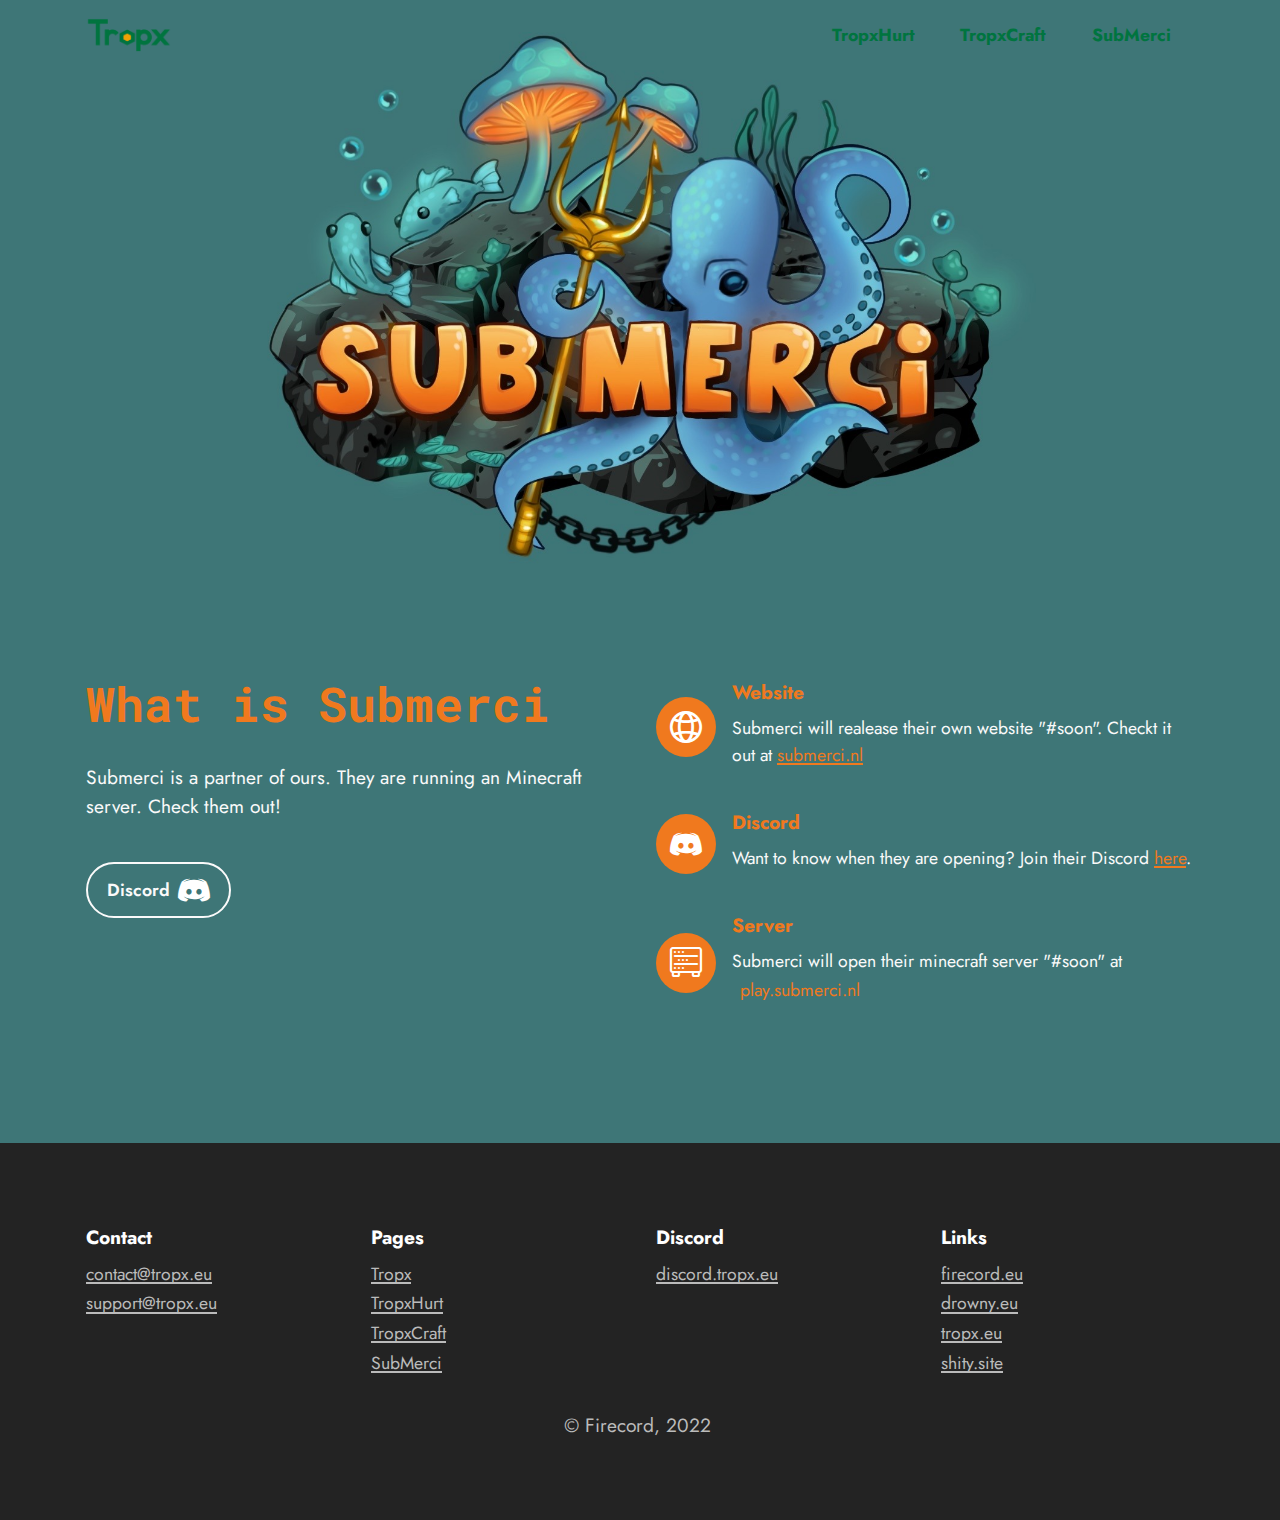
==== SubMerci.html @ dd789feb "Add files via upload" ====
<!DOCTYPE html>
<html  >
<head>
  
  <meta charset="UTF-8">
  <meta http-equiv="X-UA-Compatible" content="IE=edge">
  
  <meta name="twitter:card" content="summary_large_image"/>
  <meta name="twitter:image:src" content="assets/images/SubMerci-meta.png">
  <meta property="og:image" content="assets/images/SubMerci-meta.png">
  <meta name="twitter:title" content="SubMerci">
  <meta name="viewport" content="width=device-width, initial-scale=1, minimum-scale=1">
  <link rel="shortcut icon" href="assets/images/tropxsmall-1.png" type="image/x-icon">
  <meta name="description" content="">
  
  
  <title>SubMerci</title>
  <link rel="stylesheet" href="assets/web/assets/mobirise-icons2/mobirise2.css">
  <link rel="stylesheet" href="assets/web/assets/mobirise-icons-bold/mobirise-icons-bold.css">
  <link rel="stylesheet" href="assets/bootstrap/css/bootstrap.min.css">
  <link rel="stylesheet" href="assets/bootstrap/css/bootstrap-grid.min.css">
  <link rel="stylesheet" href="assets/bootstrap/css/bootstrap-reboot.min.css">
  <link rel="stylesheet" href="assets/dropdown/css/style.css">
  <link rel="stylesheet" href="assets/socicon/css/styles.css">
  <link rel="stylesheet" href="assets/theme/css/style.css">
  <link rel="preload" href="https://fonts.googleapis.com/css?family=Roboto+Mono:100,200,300,400,500,600,700,100i,200i,300i,400i,500i,600i,700i&display=swap" as="style" onload="this.onload=null;this.rel='stylesheet'">
  <noscript><link rel="stylesheet" href="https://fonts.googleapis.com/css?family=Roboto+Mono:100,200,300,400,500,600,700,100i,200i,300i,400i,500i,600i,700i&display=swap"></noscript>
  <link rel="preload" href="https://fonts.googleapis.com/css?family=Jost:100,200,300,400,500,600,700,800,900,100i,200i,300i,400i,500i,600i,700i,800i,900i&display=swap" as="style" onload="this.onload=null;this.rel='stylesheet'">
  <noscript><link rel="stylesheet" href="https://fonts.googleapis.com/css?family=Jost:100,200,300,400,500,600,700,800,900,100i,200i,300i,400i,500i,600i,700i,800i,900i&display=swap"></noscript>
  <link rel="preload" as="style" href="assets/mobirise/css/mbr-additional.css"><link rel="stylesheet" href="assets/mobirise/css/mbr-additional.css" type="text/css">
  
  
  
  <meta property="og:title" content="SubMerci" />
  <meta property="og:type" content="website" />
  <meta property="og:image" content="https://tropx.eu/assets/images/tropxnb-2.png" />
  <meta property="og:description" content="Submerci is our partnered Minecraft server. The server will be opening soon." />
  <meta name="theme-color" content="#00743f">
  <meta name="twitter:card" content="summary_large_image">
  <meta charset="utf-8">
  <meta name="description" content="Submerci is our partnered Minecraft server. The server will be opening soon.">
  <meta name="google-site-verification" content="">
  <meta charset="UTF-8">
  <meta http-equiv="X-UA-Compatible" content="IE=edge">
  
  <meta name="twitter:card" content="summary_large_image"/>
  <meta name="twitter:image:src" content=https://tropx.eu/assets/images/tropxnb-2.png">
  <meta property="og:image" content="https://tropx.eu/assets/images/tropxnb-2.png">
  <meta name="twitter:title" content="SubMerci">
  <meta name="viewport" content="width=device-width, initial-scale=1, minimum-scale=1">
  <link rel="shortcut icon" href="https://tropx.eu/assets/images/tropxnb-2.png" type="image/x-icon">
  <meta name="description" content="Submerci is our partnered Minecraft server. The server will be opening soon.>
</head>
<body>

<!-- Analytics -->
<!-- Google tag (gtag.js) -->
<script async src="https://www.googletagmanager.com/gtag/js?id=G-ZSP5LZFHHX"></script>
<script>
  window.dataLayer = window.dataLayer || [];
  function gtag(){dataLayer.push(arguments);}
  gtag('js', new Date());

  gtag('config', 'G-ZSP5LZFHHX');
</script>
<!-- /Analytics -->


  
  <section data-bs-version="5.1" class="menu menu2 cid-tq6UQiBd8i" once="menu" id="menu2-0">
    
    <nav class="navbar navbar-dropdown navbar-expand-lg">
        <div class="container">
            <div class="navbar-brand">
                <span class="navbar-logo">
                    <a href="Tropx.html">
                        <img src="assets/images/tropxnb-2.png" alt="Tropx" style="height: 3rem;">
                    </a>
                </span>
                
            </div>
            <button class="navbar-toggler" type="button" data-toggle="collapse" data-bs-toggle="collapse" data-target="#navbarSupportedContent" data-bs-target="#navbarSupportedContent" aria-controls="navbarNavAltMarkup" aria-expanded="false" aria-label="Toggle navigation">
                <div class="hamburger">
                    <span></span>
                    <span></span>
                    <span></span>
                    <span></span>
                </div>
            </button>
            <div class="collapse navbar-collapse" id="navbarSupportedContent">
                <ul class="navbar-nav nav-dropdown nav-right" data-app-modern-menu="true"><li class="nav-item"><a class="nav-link link text-primary display-4" href="TropxHurt.html"><strong>TropxHurt</strong></a></li>
                    <li class="nav-item"><a class="nav-link link text-primary display-4" href="TropxCraft.html"><strong>TropxCraft</strong></a></li>
                    <li class="nav-item"><a class="nav-link link text-primary display-4" href="SubMerci.html"><strong>SubMerci</strong></a>
                    </li></ul>
                
                
            </div>
        </div>
    </nav>
</section>

<section data-bs-version="5.1" class="header9 cid-tq7jTumDL3" id="header9-f">

    

    
    

    <div class="text-center container">
        <div class="row justify-content-center">
            <div class="col-md-12 col-lg-9">
                <div class="image-wrap mb-4">
                    <img src="assets/images/submerci-fully-2.jpeg" alt="Mobirise Website Builder">
                </div>
                
                
                
            </div>
        </div>
    </div>
</section>

<section data-bs-version="5.1" class="features12 cid-tq7mhLke0I" id="features13-g">

    
    
    <div class="container">
        <div class="row justify-content-center">
            <div class="col-12 col-lg-6">
                <div class="card-wrapper">
                    <div class="card-box align-left">
                        <h4 class="card-title mbr-fonts-style mb-4 display-2">
                            <strong>What is Submerci</strong></h4>
                        <p class="mbr-text mbr-fonts-style mb-4 display-7">Submerci is a partner of ours. They are running an Minecraft server. Check them out!</p>
                        <div class="mbr-section-btn"><a class="btn btn-white-outline display-4" href="https://discord.gg/F3h6VFUqnk" target="_blank"><span class="socicon socicon-discord mbr-iconfont mbr-iconfont-btn"></span>Discord</a></div>
                    </div>
                </div>
            </div>
            <div class="col-12 col-lg-6">
                <div class="item mbr-flex">
                    <div class="icon-box">
                        <span class="mbr-iconfont mobi-mbri-globe-2 mobi-mbri"></span>
                    </div>
                    <div class="text-box">
                        <h4 class="icon-title mbr-black mbr-fonts-style display-7">
                            <strong>Website</strong></h4>
                        <h5 class="icon-text mbr-black mbr-fonts-style display-4">Submerci will realease their own website "#soon". Checkt it out at <a href="https://submerci.nl" class="text-warning" target="_blank">submerci.nl</a></h5>
                    </div>
                </div>
                <div class="item mbr-flex">
                    <div class="icon-box">
                        <span class="mbr-iconfont socicon-discord socicon"></span>
                    </div>
                    <div class="text-box">
                        <h4 class="icon-title mbr-black mbr-fonts-style display-7">
                            <strong>Discord</strong></h4>
                        <h5 class="icon-text mbr-black mbr-fonts-style display-4">Want to know when they are opening? Join their Discord <a href="https://discord.gg/F3h6VFUqnk" class="text-warning" target="_blank">here</a>.</h5>
                    </div>
                </div>
                <div class="item mbr-flex">
                    <div class="icon-box">
                        <span class="mbr-iconfont mbrib-database"></span>
                    </div>
                    <div class="text-box">
                        <h4 class="icon-title mbr-black mbr-fonts-style display-7">
                            <strong>Server</strong></h4>
                        <h5 class="icon-text mbr-black mbr-fonts-style display-4">Submerci will open their minecraft server "#soon" at<button class="text-info" onclick="copyToClipboard()">play.submerci.nl</button></h5>
                        <script type="text/javascript">
                          function copyToClipboard() {
                          var copyText=text="play.submerci.nl";
                          navigator.clipboard.writeText(copyText).then(() => {
                          });
                        }
                        </script>
                    </div>
                </div>
            </div>
        </div>
    </div>
</section>

<section data-bs-version="5.1" class="footer2 cid-tq713xFmWj" once="footers" id="footer2-6">

    

    
    
    <div class="container">
        <div class="row mbr-white">
            <div class="col-6 col-md-4 col-lg-3">
                <h5 class="mbr-section-subtitle mbr-fonts-style mb-2 display-7"><strong>Contact</strong></h5>
                <ul class="list mbr-fonts-style display-4">
                    <li class="mbr-text item-wrap"><a href="mailto:contact@tropx.eu" class="text-success">contact@tropx.eu</a></li><li class="mbr-text item-wrap"><a href="mailto:support@tropx.eu" class="text-success">support@tropx.eu</a></li>
                </ul>
            </div>
            <div class="col-6 col-md-4 col-lg-3">
                <h5 class="mbr-section-subtitle mbr-fonts-style mb-2 display-7">
                    <strong>Pages</strong></h5>
                <ul class="list mbr-fonts-style display-4">
                    <li class="mbr-text item-wrap"><a href="Tropx.html" class="text-success text-primary">Tropx</a></li><li class="mbr-text item-wrap"><a href="TropxHurt.html" class="text-success text-primary">TropxHurt</a></li><li class="mbr-text item-wrap"><a href="TropxCraft.html" class="text-success">TropxCraft</a></li><li class="mbr-text item-wrap"><a href="SubMerci.html" class="text-success">SubMerci</a></li>
                </ul>
            </div>
            <div class="col-6 col-md-4 col-lg-3">
                <h5 class="mbr-section-subtitle mbr-fonts-style mb-2 display-7">
                    <strong>Discord</strong></h5>
                <ul class="list mbr-fonts-style display-4">
                    <li class="mbr-text item-wrap"><a href="https://discord.tropx.eu" class="text-success" target="_blank">discord.tropx.eu</a></li>
                </ul>
            </div>
            <div class="col-6 col-md-4 col-lg-3">
                <h5 class="mbr-section-subtitle mbr-fonts-style mb-2 display-7">
                    <strong>Links</strong></h5>
                <ul class="list mbr-fonts-style display-4">
                    <li class="mbr-text item-wrap"><a href="https://firecord.eu" class="text-success" target="_blank">firecord.eu</a></li><li class="mbr-text item-wrap"><a href="https://drowny.eu" class="text-success" target="_blank">drowny.eu</a></li><li class="mbr-text item-wrap"><a href="https://tropx.eu" class="text-success" target="_blank">tropx.eu</a></li><li class="mbr-text item-wrap"><a href="https://shity.site" class="text-success" target="_blank">shity.site</a></li>
                </ul>
            </div>
            <div class="col-12 mt-4">
                <p class="mbr-text mb-0 mbr-fonts-style copyright align-center display-7">© Firecord, 2022&nbsp;<br></p>
            </div>
        </div>
    </div>
</section><section><a href="https://mobiri.se"></a><a href="https://mobiri.se"></a></section><script src="assets/bootstrap/js/bootstrap.bundle.min.js"></script>  <script src="assets/smoothscroll/smooth-scroll.js"></script>  <script src="assets/ytplayer/index.js"></script>  <script src="assets/dropdown/js/navbar-dropdown.js"></script>  <script src="assets/theme/js/script.js"></script>  
  
  
</body>
</html>
---- assets/web/assets/mobirise-icons2/mobirise2.css ----
@font-face {
  font-family: 'Moririse2';
  font-display: swap;
  src:  url('mobirise2.eot?f2bix4');
  src:  url('mobirise2.eot?f2bix4#iefix') format('embedded-opentype'),
    url('mobirise2.ttf?f2bix4') format('truetype'),
    url('mobirise2.woff?f2bix4') format('woff'),
    url('mobirise2.svg?f2bix4#mobirise2') format('svg');
  font-weight: normal;
  font-style: normal;
}

[class^="mobi-"], [class*=" mobi-"] {
  /* use !important to prevent issues with browser extensions that change fonts */
  font-family: 'Moririse2' !important;
  speak: none;
  font-style: normal;
  font-weight: normal;
  font-variant: normal;
  text-transform: none;
  line-height: 1;

  /* Better Font Rendering =========== */
  -webkit-font-smoothing: antialiased;
  -moz-osx-font-smoothing: grayscale;
}

.mobi-mbri-add-submenu:before {
  content: "\e900";
}
.mobi-mbri-alert:before {
  content: "\e901";
}
.mobi-mbri-align-center:before {
  content: "\e902";
}
.mobi-mbri-align-justify:before {
  content: "\e903";
}
.mobi-mbri-align-left:before {
  content: "\e904";
}
.mobi-mbri-align-right:before {
  content: "\e905";
}
.mobi-mbri-android:before {
  content: "\e906";
}
.mobi-mbri-apple:before {
  content: "\e907";
}
.mobi-mbri-arrow-down:before {
  content: "\e908";
}
.mobi-mbri-arrow-next:before {
  content: "\e909";
}
.mobi-mbri-arrow-prev:before {
  content: "\e90a";
}
.mobi-mbri-arrow-up:before {
  content: "\e90b";
}
.mobi-mbri-bold:before {
  content: "\e90c";
}
.mobi-mbri-bookmark:before {
  content: "\e90d";
}
.mobi-mbri-bootstrap:before {
  content: "\e90e";
}
.mobi-mbri-briefcase:before {
  content: "\e90f";
}
.mobi-mbri-browse:before {
  content: "\e910";
}
.mobi-mbri-bulleted-list:before {
  content: "\e911";
}
.mobi-mbri-calendar:before {
  content: "\e912";
}
.mobi-mbri-camera:before {
  content: "\e913";
}
.mobi-mbri-cart-add:before {
  content: "\e914";
}
.mobi-mbri-cart-full:before {
  content: "\e915";
}
.mobi-mbri-cash:before {
  content: "\e916";
}
.mobi-mbri-change-style:before {
  content: "\e917";
}
.mobi-mbri-chat:before {
  content: "\e918";
}
.mobi-mbri-clock:before {
  content: "\e919";
}
.mobi-mbri-close:before {
  content: "\e91a";
}
.mobi-mbri-cloud:before {
  content: "\e91b";
}
.mobi-mbri-code:before {
  content: "\e91c";
}
.mobi-mbri-contact-form:before {
  content: "\e91d";
}
.mobi-mbri-credit-card:before {
  content: "\e91e";
}
.mobi-mbri-cursor-click:before {
  content: "\e91f";
}
.mobi-mbri-cust-feedback:before {
  content: "\e920";
}
.mobi-mbri-database:before {
  content: "\e921";
}
.mobi-mbri-delivery:before {
  content: "\e922";
}
.mobi-mbri-desktop:before {
  content: "\e923";
}
.mobi-mbri-devices:before {
  content: "\e924";
}
.mobi-mbri-down:before {
  content: "\e925";
}
.mobi-mbri-download-2:before {
  content: "\e926";
}
.mobi-mbri-download:before {
  content: "\e927";
}
.mobi-mbri-drag-n-drop-2:before {
  content: "\e928";
}
.mobi-mbri-drag-n-drop:before {
  content: "\e929";
}
.mobi-mbri-edit-2:before {
  content: "\e92a";
}
.mobi-mbri-edit:before {
  content: "\e92b";
}
.mobi-mbri-error:before {
  content: "\e92c";
}
.mobi-mbri-extension:before {
  content: "\e92d";
}
.mobi-mbri-features:before {
  content: "\e92e";
}
.mobi-mbri-file:before {
  content: "\e92f";
}
.mobi-mbri-flag:before {
  content: "\e930";
}
.mobi-mbri-folder:before {
  content: "\e931";
}
.mobi-mbri-gift:before {
  content: "\e932";
}
.mobi-mbri-github:before {
  content: "\e933";
}
.mobi-mbri-globe-2:before {
  content: "\e934";
}
.mobi-mbri-globe:before {
  content: "\e935";
}
.mobi-mbri-growing-chart:before {
  content: "\e936";
}
.mobi-mbri-hearth:before {
  content: "\e937";
}
.mobi-mbri-help:before {
  content: "\e938";
}
.mobi-mbri-home:before {
  content: "\e939";
}
.mobi-mbri-hot-cup:before {
  content: "\e93a";
}
.mobi-mbri-idea:before {
  content: "\e93b";
}
.mobi-mbri-image-gallery:before {
  content: "\e93c";
}
.mobi-mbri-image-slider:before {
  content: "\e93d";
}
.mobi-mbri-info:before {
  content: "\e93e";
}
.mobi-mbri-italic:before {
  content: "\e93f";
}
.mobi-mbri-key:before {
  content: "\e940";
}
.mobi-mbri-laptop:before {
  content: "\e941";
}
.mobi-mbri-layers:before {
  content: "\e942";
}
.mobi-mbri-left-right:before {
  content: "\e943";
}
.mobi-mbri-left:before {
  content: "\e944";
}
.mobi-mbri-letter:before {
  content: "\e945";
}
.mobi-mbri-like:before {
  content: "\e946";
}
.mobi-mbri-link:before {
  content: "\e947";
}
.mobi-mbri-lock:before {
  content: "\e948";
}
.mobi-mbri-login:before {
  content: "\e949";
}
.mobi-mbri-logout:before {
  content: "\e94a";
}
.mobi-mbri-magic-stick:before {
  content: "\e94b";
}
.mobi-mbri-map-pin:before {
  content: "\e94c";
}
.mobi-mbri-menu:before {
  content: "\e94d";
}
.mobi-mbri-mobile-2:before {
  content: "\e94e";
}
.mobi-mbri-mobile-horizontal:before {
  content: "\e94f";
}
.mobi-mbri-mobile:before {
  content: "\e950";
}
.mobi-mbri-mobirise:before {
  content: "\e951";
}
.mobi-mbri-more-horizontal:before {
  content: "\e952";
}
.mobi-mbri-more-vertical:before {
  content: "\e953";
}
.mobi-mbri-music:before {
  content: "\e954";
}
.mobi-mbri-new-file:before {
  content: "\e955";
}
.mobi-mbri-numbered-list:before {
  content: "\e956";
}
.mobi-mbri-opened-folder:before {
  content: "\e957";
}
.mobi-mbri-pages:before {
  content: "\e958";
}
.mobi-mbri-paper-plane:before {
  content: "\e959";
}
.mobi-mbri-paperclip:before {
  content: "\e95a";
}
.mobi-mbri-phone:before {
  content: "\e95b";
}
.mobi-mbri-photo:before {
  content: "\e95c";
}
.mobi-mbri-photos:before {
  content: "\e95d";
}
.mobi-mbri-pin:before {
  content: "\e95e";
}
.mobi-mbri-play:before {
  content: "\e95f";
}
.mobi-mbri-plus:before {
  content: "\e960";
}
.mobi-mbri-preview:before {
  content: "\e961";
}
.mobi-mbri-print:before {
  content: "\e962";
}
.mobi-mbri-protect:before {
  content: "\e963";
}
.mobi-mbri-question:before {
  content: "\e964";
}
.mobi-mbri-quote-left:before {
  content: "\e965";
}
.mobi-mbri-quote-right:before {
  content: "\e966";
}
.mobi-mbri-redo:before {
  content: "\e967";
}
.mobi-mbri-refresh:before {
  content: "\e968";
}
.mobi-mbri-responsive-2:before {
  content: "\e969";
}
.mobi-mbri-responsive:before {
  content: "\e96a";
}
.mobi-mbri-right:before {
  content: "\e96b";
}
.mobi-mbri-rocket:before {
  content: "\e96c";
}
.mobi-mbri-sad-face:before {
  content: "\e96d";
}
.mobi-mbri-sale:before {
  content: "\e96e";
}
.mobi-mbri-save:before {
  content: "\e96f";
}
.mobi-mbri-search:before {
  content: "\e970";
}
.mobi-mbri-setting-2:before {
  content: "\e971";
}
.mobi-mbri-setting-3:before {
  content: "\e972";
}
.mobi-mbri-setting:before {
  content: "\e973";
}
.mobi-mbri-share:before {
  content: "\e974";
}
.mobi-mbri-shopping-bag:before {
  content: "\e975";
}
.mobi-mbri-shopping-basket:before {
  content: "\e976";
}
.mobi-mbri-shopping-cart:before {
  content: "\e977";
}
.mobi-mbri-sites:before {
  content: "\e978";
}
.mobi-mbri-smile-face:before {
  content: "\e979";
}
.mobi-mbri-speed:before {
  content: "\e97a";
}
.mobi-mbri-star:before {
  content: "\e97b";
}
.mobi-mbri-success:before {
  content: "\e97c";
}
.mobi-mbri-sun:before {
  content: "\e97d";
}
.mobi-mbri-sun2:before {
  content: "\e97e";
}
.mobi-mbri-tablet-vertical:before {
  content: "\e97f";
}
.mobi-mbri-tablet:before {
  content: "\e980";
}
.mobi-mbri-target:before {
  content: "\e981";
}
.mobi-mbri-timer:before {
  content: "\e982";
}
.mobi-mbri-to-ftp:before {
  content: "\e983";
}
.mobi-mbri-to-local-drive:before {
  content: "\e984";
}
.mobi-mbri-touch-swipe:before {
  content: "\e985";
}
.mobi-mbri-touch:before {
  content: "\e986";
}
.mobi-mbri-trash:before {
  content: "\e987";
}
.mobi-mbri-underline:before {
  content: "\e988";
}
.mobi-mbri-undo:before {
  content: "\e989";
}
.mobi-mbri-unlink:before {
  content: "\e98a";
}
.mobi-mbri-unlock:before {
  content: "\e98b";
}
.mobi-mbri-up-down:before {
  content: "\e98c";
}
.mobi-mbri-up:before {
  content: "\e98d";
}
.mobi-mbri-update:before {
  content: "\e98e";
}
.mobi-mbri-upload-2:before {
  content: "\e98f";
}
.mobi-mbri-upload:before {
  content: "\e990";
}
.mobi-mbri-user-2:before {
  content: "\e991";
}
.mobi-mbri-user:before {
  content: "\e992";
}
.mobi-mbri-users:before {
  content: "\e993";
}
.mobi-mbri-video-play:before {
  content: "\e994";
}
.mobi-mbri-video:before {
  content: "\e995";
}
.mobi-mbri-watch:before {
  content: "\e996";
}
.mobi-mbri-website-theme-2:before {
  content: "\e997";
}
.mobi-mbri-website-theme:before {
  content: "\e998";
}
.mobi-mbri-wifi:before {
  content: "\e999";
}
.mobi-mbri-windows:before {
  content: "\e99a";
}
.mobi-mbri-zoom-in:before {
  content: "\e99b";
}
.mobi-mbri-zoom-out:before {
  content: "\e99c";
}
---- assets/web/assets/mobirise-icons-bold/mobirise-icons-bold.css ----
@font-face {
  font-family: 'mobirise-icons-bold';
  font-display: swap;
  src:  url('mobirise-icons-bold.eot?m1l4yr');
  src:  url('mobirise-icons-bold.eot?m1l4yr#iefix') format('embedded-opentype'),
    url('mobirise-icons-bold.ttf?m1l4yr') format('truetype'),
    url('mobirise-icons-bold.woff?m1l4yr') format('woff'),
    url('mobirise-icons-bold.svg?m1l4yr#mobirise-icons-bold') format('svg');
  font-weight: normal;
  font-style: normal;
}

[class^="mbrib-"], [class*="mbrib-"] {
  /* use !important to prevent issues with browser extensions that change fonts */
  font-family: 'mobirise-icons-bold' !important;
  speak: none;
  font-style: normal;
  font-weight: normal;
  font-variant: normal;
  text-transform: none;
  line-height: 1;

  /* Better Font Rendering =========== */
  -webkit-font-smoothing: antialiased;
  -moz-osx-font-smoothing: grayscale;
}

.mbrib-add-submenu:before {
  content: "\e900";
}
.mbrib-alert:before {
  content: "\e901";
}
.mbrib-align-center:before {
  content: "\e902";
}
.mbrib-align-justify:before {
  content: "\e903";
}
.mbrib-align-left:before {
  content: "\e904";
}
.mbrib-align-right:before {
  content: "\e905";
}
.mbrib-android:before {
  content: "\e906";
}
.mbrib-apple:before {
  content: "\e907";
}
.mbrib-arrow-down:before {
  content: "\e908";
}
.mbrib-arrow-next:before {
  content: "\e909";
}
.mbrib-arrow-prev:before {
  content: "\e90a";
}
.mbrib-arrow-up:before {
  content: "\e90b";
}
.mbrib-bold:before {
  content: "\e90c";
}
.mbrib-bookmark:before {
  content: "\e90d";
}
.mbrib-bootstrap:before {
  content: "\e90e";
}
.mbrib-briefcase:before {
  content: "\e90f";
}
.mbrib-browse:before {
  content: "\e910";
}
.mbrib-bulleted-list:before {
  content: "\e911";
}
.mbrib-calendar:before {
  content: "\e912";
}
.mbrib-camera:before {
  content: "\e913";
}
.mbrib-cart-add:before {
  content: "\e914";
}
.mbrib-cart-full:before {
  content: "\e915";
}
.mbrib-cash:before {
  content: "\e916";
}
.mbrib-change-style:before {
  content: "\e917";
}
.mbrib-chat:before {
  content: "\e918";
}
.mbrib-clock:before {
  content: "\e919";
}
.mbrib-close:before {
  content: "\e91a";
}
.mbrib-cloud:before {
  content: "\e91b";
}
.mbrib-code:before {
  content: "\e91c";
}
.mbrib-contact-form:before {
  content: "\e91d";
}
.mbrib-credit-card:before {
  content: "\e91e";
}
.mbrib-cursor-click:before {
  content: "\e91f";
}
.mbrib-cust-feedback:before {
  content: "\e920";
}
.mbrib-database:before {
  content: "\e921";
}
.mbrib-delivery:before {
  content: "\e922";
}
.mbrib-desktop:before {
  content: "\e923";
}
.mbrib-devices:before {
  content: "\e924";
}
.mbrib-down:before {
  content: "\e925";
}
.mbrib-download:before {
  content: "\e926";
}
.mbrib-drag-n-drop:before {
  content: "\e927";
}
.mbrib-drag-n-drop2:before {
  content: "\e928";
}
.mbrib-edit:before {
  content: "\e929";
}
.mbrib-edit2:before {
  content: "\e92a";
}
.mbrib-error:before {
  content: "\e92b";
}
.mbrib-extension:before {
  content: "\e92c";
}
.mbrib-features:before {
  content: "\e92d";
}
.mbrib-file:before {
  content: "\e92e";
}
.mbrib-flag:before {
  content: "\e92f";
}
.mbrib-folder:before {
  content: "\e930";
}
.mbrib-gift:before {
  content: "\e931";
}
.mbrib-github:before {
  content: "\e932";
}
.mbrib-globe-2:before {
  content: "\e933";
}
.mbrib-globe:before {
  content: "\e934";
}
.mbrib-growing-chart:before {
  content: "\e935";
}
.mbrib-hearth:before {
  content: "\e936";
}
.mbrib-help:before {
  content: "\e937";
}
.mbrib-home:before {
  content: "\e938";
}
.mbrib-hot-cup:before {
  content: "\e939";
}
.mbrib-idea:before {
  content: "\e93a";
}
.mbrib-image-gallery:before {
  content: "\e93b";
}
.mbrib-image-slider:before {
  content: "\e93c";
}
.mbrib-info:before {
  content: "\e93d";
}
.mbrib-italic:before {
  content: "\e93e";
}
.mbrib-key:before {
  content: "\e93f";
}
.mbrib-laptop:before {
  content: "\e940";
}
.mbrib-layers:before {
  content: "\e941";
}
.mbrib-left-right:before {
  content: "\e942";
}
.mbrib-left:before {
  content: "\e943";
}
.mbrib-letter:before {
  content: "\e944";
}
.mbrib-like:before {
  content: "\e945";
}
.mbrib-link:before {
  content: "\e946";
}
.mbrib-lock:before {
  content: "\e947";
}
.mbrib-login:before {
  content: "\e948";
}
.mbrib-logout:before {
  content: "\e949";
}
.mbrib-magic-stick:before {
  content: "\e94a";
}
.mbrib-map-pin:before {
  content: "\e94b";
}
.mbrib-menu:before {
  content: "\e94c";
}
.mbrib-mobile:before {
  content: "\e94d";
}
.mbrib-mobile2:before {
  content: "\e94e";
}
.mbrib-mobirise:before {
  content: "\e94f";
}
.mbrib-more-horizontal:before {
  content: "\e950";
}
.mbrib-more-vertical:before {
  content: "\e951";
}
.mbrib-music:before {
  content: "\e952";
}
.mbrib-new-file:before {
  content: "\e953";
}
.mbrib-numbered-list:before {
  content: "\e954";
}
.mbrib-opened-folder:before {
  content: "\e955";
}
.mbrib-pages:before {
  content: "\e956";
}
.mbrib-paper-plane:before {
  content: "\e957";
}
.mbrib-paperclip:before {
  content: "\e958";
}
.mbrib-photo:before {
  content: "\e959";
}
.mbrib-photos:before {
  content: "\e95a";
}
.mbrib-pin:before {
  content: "\e95b";
}
.mbrib-play:before {
  content: "\e95c";
}
.mbrib-plus:before {
  content: "\e95d";
}
.mbrib-preview:before {
  content: "\e95e";
}
.mbrib-print:before {
  content: "\e95f";
}
.mbrib-protect:before {
  content: "\e960";
}
.mbrib-question:before {
  content: "\e961";
}
.mbrib-quote-left:before {
  content: "\e962";
}
.mbrib-quote-right:before {
  content: "\e963";
}
.mbrib-redo:before {
  content: "\e964";
}
.mbrib-refresh:before {
  content: "\e965";
}
.mbrib-responsive:before {
  content: "\e966";
}
.mbrib-right:before {
  content: "\e967";
}
.mbrib-rocket:before {
  content: "\e968";
}
.mbrib-sad-face:before {
  content: "\e969";
}
.mbrib-sale:before {
  content: "\e96a";
}
.mbrib-save:before {
  content: "\e96b";
}
.mbrib-search:before {
  content: "\e96c";
}
.mbrib-setting:before {
  content: "\e96d";
}
.mbrib-setting2:before {
  content: "\e96e";
}
.mbrib-setting3:before {
  content: "\e96f";
}
.mbrib-share:before {
  content: "\e970";
}
.mbrib-shopping-bag:before {
  content: "\e971";
}
.mbrib-shopping-basket:before {
  content: "\e972";
}
.mbrib-shopping-cart:before {
  content: "\e973";
}
.mbrib-sites:before {
  content: "\e974";
}
.mbrib-smile-face:before {
  content: "\e975";
}
.mbrib-speed:before {
  content: "\e976";
}
.mbrib-star:before {
  content: "\e977";
}
.mbrib-success:before {
  content: "\e978";
}
.mbrib-sun:before {
  content: "\e979";
}
.mbrib-sun2:before {
  content: "\e97a";
}
.mbrib-tablet-vertical:before {
  content: "\e97b";
}
.mbrib-tablet:before {
  content: "\e97c";
}
.mbrib-target:before {
  content: "\e97d";
}
.mbrib-timer:before {
  content: "\e97e";
}
.mbrib-to-ftp:before {
  content: "\e97f";
}
.mbrib-to-local-drive:before {
  content: "\e980";
}
.mbrib-touch-swipe:before {
  content: "\e981";
}
.mbrib-touch:before {
  content: "\e982";
}
.mbrib-trash:before {
  content: "\e983";
}
.mbrib-underline:before {
  content: "\e984";
}
.mbrib-undo:before {
  content: "\e985";
}
.mbrib-unlink:before {
  content: "\e986";
}
.mbrib-unlock:before {
  content: "\e987";
}
.mbrib-up-down:before {
  content: "\e988";
}
.mbrib-up:before {
  content: "\e989";
}
.mbrib-update:before {
  content: "\e98a";
}
.mbrib-upload:before {
  content: "\e98b";
}
.mbrib-user:before {
  content: "\e98c";
}
.mbrib-user2:before {
  content: "\e98d";
}
.mbrib-users:before {
  content: "\e98e";
}
.mbrib-video-play:before {
  content: "\e98f";
}
.mbrib-video:before {
  content: "\e990";
}
.mbrib-watch:before {
  content: "\e991";
}
.mbrib-website-theme:before {
  content: "\e992";
}
.mbrib-wifi:before {
  content: "\e993";
}
.mbrib-windows:before {
  content: "\e994";
}
.mbrib-zoom-out:before {
  content: "\e995";
}
---- assets/dropdown/css/style.css ----
.navbar-dropdown {
  left: 0;
  padding: 0;
  position: absolute;
  right: 0;
  top: 0;
  transition: all 0.45s ease;
  z-index: 1030;
  background: #282828; }
  .navbar-dropdown .navbar-logo {
    margin-right: 0.8rem;
    transition: margin 0.3s ease-in-out;
    vertical-align: middle; }
    .navbar-dropdown .navbar-logo img {
      height: 3.125rem;
      transition: all 0.3s ease-in-out; }
    .navbar-dropdown .navbar-logo.mbr-iconfont {
      font-size: 3.125rem;
      line-height: 3.125rem; }
  .navbar-dropdown .navbar-caption {
    font-weight: 700;
    white-space: normal;
    vertical-align: -4px;
    line-height: 3.125rem !important; }
    .navbar-dropdown .navbar-caption, .navbar-dropdown .navbar-caption:hover {
      color: inherit;
      text-decoration: none; }
  .navbar-dropdown .mbr-iconfont + .navbar-caption {
    vertical-align: -1px; }
  .navbar-dropdown.navbar-fixed-top {
    position: fixed; }
  .navbar-dropdown .navbar-brand span {
    vertical-align: -4px; }
  .navbar-dropdown.bg-color.transparent {
    background: none; }
  .navbar-dropdown.navbar-short .navbar-brand {
    padding: 0.625rem 0; }
    .navbar-dropdown.navbar-short .navbar-brand span {
      vertical-align: -1px; }
  .navbar-dropdown.navbar-short .navbar-caption {
    line-height: 2.375rem !important;
    vertical-align: -2px; }
  .navbar-dropdown.navbar-short .navbar-logo {
    margin-right: 0.5rem; }
    .navbar-dropdown.navbar-short .navbar-logo img {
      height: 2.375rem; }
    .navbar-dropdown.navbar-short .navbar-logo.mbr-iconfont {
      font-size: 2.375rem;
      line-height: 2.375rem; }
  .navbar-dropdown.navbar-short .mbr-table-cell {
    height: 3.625rem; }
  .navbar-dropdown .navbar-close {
    left: 0.6875rem;
    position: fixed;
    top: 0.75rem;
    z-index: 1000; }
  .navbar-dropdown .hamburger-icon {
    content: "";
    display: inline-block;
    vertical-align: middle;
    width: 16px;
    -webkit-box-shadow: 0 -6px 0 1px #282828,0 0 0 1px #282828,0 6px 0 1px #282828;
    -moz-box-shadow: 0 -6px 0 1px #282828,0 0 0 1px #282828,0 6px 0 1px #282828;
    box-shadow: 0 -6px 0 1px #282828,0 0 0 1px #282828,0 6px 0 1px #282828; }

.dropdown-menu .dropdown-toggle[data-toggle="dropdown-submenu"]::after {
  border-bottom: 0.35em solid transparent;
  border-left: 0.35em solid;
  border-right: 0;
  border-top: 0.35em solid transparent;
  margin-left: 0.3rem; }

.dropdown-menu .dropdown-item:focus {
  outline: 0; }

.nav-dropdown {
  font-size: 0.75rem;
  font-weight: 500;
  height: auto !important; }
  .nav-dropdown .nav-btn {
    padding-left: 1rem; }
  .nav-dropdown .link {
    margin: .667em 1.667em;
    font-weight: 500;
    padding: 0;
    transition: color .2s ease-in-out; }
    .nav-dropdown .link.dropdown-toggle {
      margin-right: 2.583em; }
      .nav-dropdown .link.dropdown-toggle::after {
        margin-left: .25rem;
        border-top: 0.35em solid;
        border-right: 0.35em solid transparent;
        border-left: 0.35em solid transparent;
        border-bottom: 0; }
      .nav-dropdown .link.dropdown-toggle[aria-expanded="true"] {
        margin: 0;
        padding: 0.667em 3.263em  0.667em 1.667em; }
  .nav-dropdown .link::after,
  .nav-dropdown .dropdown-item::after {
    color: inherit; }
  .nav-dropdown .btn {
    font-size: 0.75rem;
    font-weight: 700;
    letter-spacing: 0;
    margin-bottom: 0;
    padding-left: 1.25rem;
    padding-right: 1.25rem; }
  .nav-dropdown .dropdown-menu {
    border-radius: 0;
    border: 0;
    left: 0;
    margin: 0;
    padding-bottom: 1.25rem;
    padding-top: 1.25rem;
    position: relative; }
  .nav-dropdown .dropdown-submenu {
    margin-left: 0.125rem;
    top: 0; }
  .nav-dropdown .dropdown-item {
    font-weight: 500;
    line-height: 2;
    padding: 0.3846em 4.615em 0.3846em 1.5385em;
    position: relative;
    transition: color .2s ease-in-out, background-color .2s ease-in-out; }
    .nav-dropdown .dropdown-item::after {
      margin-top: -0.3077em;
      position: absolute;
      right: 1.1538em;
      top: 50%; }
    .nav-dropdown .dropdown-item:focus, .nav-dropdown .dropdown-item:hover {
      background: none; }

@media (max-width: 767px) {
  .nav-dropdown.navbar-toggleable-sm {
    bottom: 0;
    display: none;
    left: 0;
    overflow-x: hidden;
    position: fixed;
    top: 0;
    transform: translateX(-100%);
    -ms-transform: translateX(-100%);
    -webkit-transform: translateX(-100%);
    width: 18.75rem;
    z-index: 999; } }
.nav-dropdown.navbar-toggleable-xl {
  bottom: 0;
  display: none;
  left: 0;
  overflow-x: hidden;
  position: fixed;
  top: 0;
  transform: translateX(-100%);
  -ms-transform: translateX(-100%);
  -webkit-transform: translateX(-100%);
  width: 18.75rem;
  z-index: 999; }

.nav-dropdown-sm {
  display: block !important;
  overflow-x: hidden;
  overflow: auto;
  padding-top: 3.875rem; }
  .nav-dropdown-sm::after {
    content: "";
    display: block;
    height: 3rem;
    width: 100%; }
  .nav-dropdown-sm.collapse.in ~ .navbar-close {
    display: block !important; }
  .nav-dropdown-sm.collapsing, .nav-dropdown-sm.collapse.in {
    transform: translateX(0);
    -ms-transform: translateX(0);
    -webkit-transform: translateX(0);
    transition: all 0.25s ease-out;
    -webkit-transition: all 0.25s ease-out;
    background: #282828; }
  .nav-dropdown-sm.collapsing[aria-expanded="false"] {
    transform: translateX(-100%);
    -ms-transform: translateX(-100%);
    -webkit-transform: translateX(-100%); }
  .nav-dropdown-sm .nav-item {
    display: block;
    margin-left: 0 !important;
    padding-left: 0; }
  .nav-dropdown-sm .link,
  .nav-dropdown-sm .dropdown-item {
    border-top: 1px dotted rgba(255, 255, 255, 0.1);
    font-size: 0.8125rem;
    line-height: 1.6;
    margin: 0 !important;
    padding: 0.875rem 2.4rem 0.875rem 1.5625rem !important;
    position: relative;
    white-space: normal; }
    .nav-dropdown-sm .link:focus, .nav-dropdown-sm .link:hover,
    .nav-dropdown-sm .dropdown-item:focus,
    .nav-dropdown-sm .dropdown-item:hover {
      background: rgba(0, 0, 0, 0.2) !important;
      color: #c0a375; }
  .nav-dropdown-sm .nav-btn {
    position: relative;
    padding: 1.5625rem 1.5625rem 0 1.5625rem; }
    .nav-dropdown-sm .nav-btn::before {
      border-top: 1px dotted rgba(255, 255, 255, 0.1);
      content: "";
      left: 0;
      position: absolute;
      top: 0;
      width: 100%; }
    .nav-dropdown-sm .nav-btn + .nav-btn {
      padding-top: 0.625rem; }
      .nav-dropdown-sm .nav-btn + .nav-btn::before {
        display: none; }
  .nav-dropdown-sm .btn {
    padding: 0.625rem 0; }
  .nav-dropdown-sm .dropdown-toggle[data-toggle="dropdown-submenu"]::after {
    margin-left: .25rem;
    border-top: 0.35em solid;
    border-right: 0.35em solid transparent;
    border-left: 0.35em solid transparent;
    border-bottom: 0; }
  .nav-dropdown-sm .dropdown-toggle[data-toggle="dropdown-submenu"][aria-expanded="true"]::after {
    border-top: 0;
    border-right: 0.35em solid transparent;
    border-left: 0.35em solid transparent;
    border-bottom: 0.35em solid; }
  .nav-dropdown-sm .dropdown-menu {
    margin: 0;
    padding: 0;
    position: relative;
    top: 0;
    left: 0;
    width: 100%;
    border: 0;
    float: none;
    border-radius: 0;
    background: none; }
  .nav-dropdown-sm .dropdown-submenu {
    left: 100%;
    margin-left: 0.125rem;
    margin-top: -1.25rem;
    top: 0; }

.navbar-toggleable-sm .nav-dropdown .dropdown-menu {
  position: absolute; }

.navbar-toggleable-sm .nav-dropdown .dropdown-submenu {
  left: 100%;
  margin-left: 0.125rem;
  margin-top: -1.25rem;
  top: 0; }

.navbar-toggleable-sm.opened .nav-dropdown .dropdown-menu {
  position: relative; }

.navbar-toggleable-sm.opened .nav-dropdown .dropdown-submenu {
  left: 0;
  margin-left: 00rem;
  margin-top: 0rem;
  top: 0; }

.is-builder .nav-dropdown.collapsing {
  transition: none !important; }
---- assets/socicon/css/styles.css ----
@charset "UTF-8";

@font-face {
  font-family: 'Socicon';
  src:  url('../fonts/socicon.eot');
  src:  url('../fonts/socicon.eot?#iefix') format('embedded-opentype'),
    url('../fonts/socicon.woff2') format('woff2'),
    url('../fonts/socicon.ttf') format('truetype'),
    url('../fonts/socicon.woff') format('woff'),
    url('../fonts/socicon.svg#socicon') format('svg');
  font-weight: normal;
  font-style: normal;
  font-display: swap;
}

[data-icon]:before {
  font-family: "socicon" !important;
  content: attr(data-icon);
  font-style: normal !important;
  font-weight: normal !important;
  font-variant: normal !important;
  text-transform: none !important;
  speak: none;
  line-height: 1;
  -webkit-font-smoothing: antialiased;
  -moz-osx-font-smoothing: grayscale;
}

[class^="socicon-"], [class*=" socicon-"] {
  /* use !important to prevent issues with browser extensions that change fonts */
  font-family: 'Socicon' !important;
  speak: none;
  font-style: normal;
  font-weight: normal;
  font-variant: normal;
  text-transform: none;
  line-height: 1;

  /* Better Font Rendering =========== */
  -webkit-font-smoothing: antialiased;
  -moz-osx-font-smoothing: grayscale;
}

.socicon-eitaa:before {
  content: "\e97c";
}
.socicon-soroush:before {
  content: "\e97d";
}
.socicon-bale:before {
  content: "\e97e";
}
.socicon-zazzle:before {
  content: "\e97b";
}
.socicon-society6:before {
  content: "\e97a";
}
.socicon-redbubble:before {
  content: "\e979";
}
.socicon-avvo:before {
  content: "\e978";
}
.socicon-stitcher:before {
  content: "\e977";
}
.socicon-googlehangouts:before {
  content: "\e974";
}
.socicon-dlive:before {
  content: "\e975";
}
.socicon-vsco:before {
  content: "\e976";
}
.socicon-flipboard:before {
  content: "\e973";
}
.socicon-ubuntu:before {
  content: "\e958";
}
.socicon-artstation:before {
  content: "\e959";
}
.socicon-invision:before {
  content: "\e95a";
}
.socicon-torial:before {
  content: "\e95b";
}
.socicon-collectorz:before {
  content: "\e95c";
}
.socicon-seenthis:before {
  content: "\e95d";
}
.socicon-googleplaymusic:before {
  content: "\e95e";
}
.socicon-debian:before {
  content: "\e95f";
}
.socicon-filmfreeway:before {
  content: "\e960";
}
.socicon-gnome:before {
  content: "\e961";
}
.socicon-itchio:before {
  content: "\e962";
}
.socicon-jamendo:before {
  content: "\e963";
}
.socicon-mix:before {
  content: "\e964";
}
.socicon-sharepoint:before {
  content: "\e965";
}
.socicon-tinder:before {
  content: "\e966";
}
.socicon-windguru:before {
  content: "\e967";
}
.socicon-cdbaby:before {
  content: "\e968";
}
.socicon-elementaryos:before {
  content: "\e969";
}
.socicon-stage32:before {
  content: "\e96a";
}
.socicon-tiktok:before {
  content: "\e96b";
}
.socicon-gitter:before {
  content: "\e96c";
}
.socicon-letterboxd:before {
  content: "\e96d";
}
.socicon-threema:before {
  content: "\e96e";
}
.socicon-splice:before {
  content: "\e96f";
}
.socicon-metapop:before {
  content: "\e970";
}
.socicon-naver:before {
  content: "\e971";
}
.socicon-remote:before {
  content: "\e972";
}
.socicon-internet:before {
  content: "\e957";
}
.socicon-moddb:before {
  content: "\e94b";
}
.socicon-indiedb:before {
  content: "\e94c";
}
.socicon-traxsource:before {
  content: "\e94d";
}
.socicon-gamefor:before {
  content: "\e94e";
}
.socicon-pixiv:before {
  content: "\e94f";
}
.socicon-myanimelist:before {
  content: "\e950";
}
.socicon-blackberry:before {
  content: "\e951";
}
.socicon-wickr:before {
  content: "\e952";
}
.socicon-spip:before {
  content: "\e953";
}
.socicon-napster:before {
  content: "\e954";
}
.socicon-beatport:before {
  content: "\e955";
}
.socicon-hackerone:before {
  content: "\e956";
}
.socicon-hackernews:before {
  content: "\e946";
}
.socicon-smashwords:before {
  content: "\e947";
}
.socicon-kobo:before {
  content: "\e948";
}
.socicon-bookbub:before {
  content: "\e949";
}
.socicon-mailru:before {
  content: "\e94a";
}
.socicon-gitlab:before {
  content: "\e945";
}
.socicon-instructables:before {
  content: "\e944";
}
.socicon-portfolio:before {
  content: "\e943";
}
.socicon-codered:before {
  content: "\e940";
}
.socicon-origin:before {
  content: "\e941";
}
.socicon-nextdoor:before {
  content: "\e942";
}
.socicon-udemy:before {
  content: "\e93f";
}
.socicon-livemaster:before {
  content: "\e93e";
}
.socicon-crunchbase:before {
  content: "\e93b";
}
.socicon-homefy:before {
  content: "\e93c";
}
.socicon-calendly:before {
  content: "\e93d";
}
.socicon-realtor:before {
  content: "\e90f";
}
.socicon-tidal:before {
  content: "\e910";
}
.socicon-qobuz:before {
  content: "\e911";
}
.socicon-natgeo:before {
  content: "\e912";
}
.socicon-mastodon:before {
  content: "\e913";
}
.socicon-unsplash:before {
  content: "\e914";
}
.socicon-homeadvisor:before {
  content: "\e915";
}
.socicon-angieslist:before {
  content: "\e916";
}
.socicon-codepen:before {
  content: "\e917";
}
.socicon-slack:before {
  content: "\e918";
}
.socicon-openaigym:before {
  content: "\e919";
}
.socicon-logmein:before {
  content: "\e91a";
}
.socicon-fiverr:before {
  content: "\e91b";
}
.socicon-gotomeeting:before {
  content: "\e91c";
}
.socicon-aliexpress:before {
  content: "\e91d";
}
.socicon-guru:before {
  content: "\e91e";
}
.socicon-appstore:before {
  content: "\e91f";
}
.socicon-homes:before {
  content: "\e920";
}
.socicon-zoom:before {
  content: "\e921";
}
.socicon-alibaba:before {
  content: "\e922";
}
.socicon-craigslist:before {
  content: "\e923";
}
.socicon-wix:before {
  content: "\e924";
}
.socicon-redfin:before {
  content: "\e925";
}
.socicon-googlecalendar:before {
  content: "\e926";
}
.socicon-shopify:before {
  content: "\e927";
}
.socicon-freelancer:before {
  content: "\e928";
}
.socicon-seedrs:before {
  content: "\e929";
}
.socicon-bing:before {
  content: "\e92a";
}
.socicon-doodle:before {
  content: "\e92b";
}
.socicon-bonanza:before {
  content: "\e92c";
}
.socicon-squarespace:before {
  content: "\e92d";
}
.socicon-toptal:before {
  content: "\e92e";
}
.socicon-gust:before {
  content: "\e92f";
}
.socicon-ask:before {
  content: "\e930";
}
.socicon-trulia:before {
  content: "\e931";
}
.socicon-loomly:before {
  content: "\e932";
}
.socicon-ghost:before {
  content: "\e933";
}
.socicon-upwork:before {
  content: "\e934";
}
.socicon-fundable:before {
  content: "\e935";
}
.socicon-booking:before {
  content: "\e936";
}
.socicon-googlemaps:before {
  content: "\e937";
}
.socicon-zillow:before {
  content: "\e938";
}
.socicon-niconico:before {
  content: "\e939";
}
.socicon-toneden:before {
  content: "\e93a";
}
.socicon-augment:before {
  content: "\e908";
}
.socicon-bitbucket:before {
  content: "\e909";
}
.socicon-fyuse:before {
  content: "\e90a";
}
.socicon-yt-gaming:before {
  content: "\e90b";
}
.socicon-sketchfab:before {
  content: "\e90c";
}
.socicon-mobcrush:before {
  content: "\e90d";
}
.socicon-microsoft:before {
  content: "\e90e";
}
.socicon-pandora:before {
  content: "\e907";
}
.socicon-messenger:before {
  content: "\e906";
}
.socicon-gamewisp:before {
  content: "\e905";
}
.socicon-bloglovin:before {
  content: "\e904";
}
.socicon-tunein:before {
  content: "\e903";
}
.socicon-gamejolt:before {
  content: "\e901";
}
.socicon-trello:before {
  content: "\e902";
}
.socicon-spreadshirt:before {
  content: "\e900";
}
.socicon-500px:before {
  content: "\e000";
}
.socicon-8tracks:before {
  content: "\e001";
}
.socicon-airbnb:before {
  content: "\e002";
}
.socicon-alliance:before {
  content: "\e003";
}
.socicon-amazon:before {
  content: "\e004";
}
.socicon-amplement:before {
  content: "\e005";
}
.socicon-android:before {
  content: "\e006";
}
.socicon-angellist:before {
  content: "\e007";
}
.socicon-apple:before {
  content: "\e008";
}
.socicon-appnet:before {
  content: "\e009";
}
.socicon-baidu:before {
  content: "\e00a";
}
.socicon-bandcamp:before {
  content: "\e00b";
}
.socicon-battlenet:before {
  content: "\e00c";
}
.socicon-mixer:before {
  content: "\e00d";
}
.socicon-bebee:before {
  content: "\e00e";
}
.socicon-bebo:before {
  content: "\e00f";
}
.socicon-behance:before {
  content: "\e010";
}
.socicon-blizzard:before {
  content: "\e011";
}
.socicon-blogger:before {
  content: "\e012";
}
.socicon-buffer:before {
  content: "\e013";
}
.socicon-chrome:before {
  content: "\e014";
}
.socicon-coderwall:before {
  content: "\e015";
}
.socicon-curse:before {
  content: "\e016";
}
.socicon-dailymotion:before {
  content: "\e017";
}
.socicon-deezer:before {
  content: "\e018";
}
.socicon-delicious:before {
  content: "\e019";
}
.socicon-deviantart:before {
  content: "\e01a";
}
.socicon-diablo:before {
  content: "\e01b";
}
.socicon-digg:before {
  content: "\e01c";
}
.socicon-discord:before {
  content: "\e01d";
}
.socicon-disqus:before {
  content: "\e01e";
}
.socicon-douban:before {
  content: "\e01f";
}
.socicon-draugiem:before {
  content: "\e020";
}
.socicon-dribbble:before {
  content: "\e021";
}
.socicon-drupal:before {
  content: "\e022";
}
.socicon-ebay:before {
  content: "\e023";
}
.socicon-ello:before {
  content: "\e024";
}
.socicon-endomodo:before {
  content: "\e025";
}
.socicon-envato:before {
  content: "\e026";
}
.socicon-etsy:before {
  content: "\e027";
}
.socicon-facebook:before {
  content: "\e028";
}
.socicon-feedburner:before {
  content: "\e029";
}
.socicon-filmweb:before {
  content: "\e02a";
}
.socicon-firefox:before {
  content: "\e02b";
}
.socicon-flattr:before {
  content: "\e02c";
}
.socicon-flickr:before {
  content: "\e02d";
}
.socicon-formulr:before {
  content: "\e02e";
}
.socicon-forrst:before {
  content: "\e02f";
}
.socicon-foursquare:before {
  content: "\e030";
}
.socicon-friendfeed:before {
  content: "\e031";
}
.socicon-github:before {
  content: "\e032";
}
.socicon-goodreads:before {
  content: "\e033";
}
.socicon-google:before {
  content: "\e034";
}
.socicon-googlescholar:before {
  content: "\e035";
}
.socicon-googlegroups:before {
  content: "\e036";
}
.socicon-googlephotos:before {
  content: "\e037";
}
.socicon-googleplus:before {
  content: "\e038";
}
.socicon-grooveshark:before {
  content: "\e039";
}
.socicon-hackerrank:before {
  content: "\e03a";
}
.socicon-hearthstone:before {
  content: "\e03b";
}
.socicon-hellocoton:before {
  content: "\e03c";
}
.socicon-heroes:before {
  content: "\e03d";
}
.socicon-smashcast:before {
  content: "\e03e";
}
.socicon-horde:before {
  content: "\e03f";
}
.socicon-houzz:before {
  content: "\e040";
}
.socicon-icq:before {
  content: "\e041";
}
.socicon-identica:before {
  content: "\e042";
}
.socicon-imdb:before {
  content: "\e043";
}
.socicon-instagram:before {
  content: "\e044";
}
.socicon-issuu:before {
  content: "\e045";
}
.socicon-istock:before {
  content: "\e046";
}
.socicon-itunes:before {
  content: "\e047";
}
.socicon-keybase:before {
  content: "\e048";
}
.socicon-lanyrd:before {
  content: "\e049";
}
.socicon-lastfm:before {
  content: "\e04a";
}
.socicon-line:before {
  content: "\e04b";
}
.socicon-linkedin:before {
  content: "\e04c";
}
.socicon-livejournal:before {
  content: "\e04d";
}
.socicon-lyft:before {
  content: "\e04e";
}
.socicon-macos:before {
  content: "\e04f";
}
.socicon-mail:before {
  content: "\e050";
}
.socicon-medium:before {
  content: "\e051";
}
.socicon-meetup:before {
  content: "\e052";
}
.socicon-mixcloud:before {
  content: "\e053";
}
.socicon-modelmayhem:before {
  content: "\e054";
}
.socicon-mumble:before {
  content: "\e055";
}
.socicon-myspace:before {
  content: "\e056";
}
.socicon-newsvine:before {
  content: "\e057";
}
.socicon-nintendo:before {
  content: "\e058";
}
.socicon-npm:before {
  content: "\e059";
}
.socicon-odnoklassniki:before {
  content: "\e05a";
}
.socicon-openid:before {
  content: "\e05b";
}
.socicon-opera:before {
  content: "\e05c";
}
.socicon-outlook:before {
  content: "\e05d";
}
.socicon-overwatch:before {
  content: "\e05e";
}
.socicon-patreon:before {
  content: "\e05f";
}
.socicon-paypal:before {
  content: "\e060";
}
.socicon-periscope:before {
  content: "\e061";
}
.socicon-persona:before {
  content: "\e062";
}
.socicon-pinterest:before {
  content: "\e063";
}
.socicon-play:before {
  content: "\e064";
}
.socicon-player:before {
  content: "\e065";
}
.socicon-playstation:before {
  content: "\e066";
}
.socicon-pocket:before {
  content: "\e067";
}
.socicon-qq:before {
  content: "\e068";
}
.socicon-quora:before {
  content: "\e069";
}
.socicon-raidcall:before {
  content: "\e06a";
}
.socicon-ravelry:before {
  content: "\e06b";
}
.socicon-reddit:before {
  content: "\e06c";
}
.socicon-renren:before {
  content: "\e06d";
}
.socicon-researchgate:before {
  content: "\e06e";
}
.socicon-residentadvisor:before {
  content: "\e06f";
}
.socicon-reverbnation:before {
  content: "\e070";
}
.socicon-rss:before {
  content: "\e071";
}
.socicon-sharethis:before {
  content: "\e072";
}
.socicon-skype:before {
  content: "\e073";
}
.socicon-slideshare:before {
  content: "\e074";
}
.socicon-smugmug:before {
  content: "\e075";
}
.socicon-snapchat:before {
  content: "\e076";
}
.socicon-songkick:before {
  content: "\e077";
}
.socicon-soundcloud:before {
  content: "\e078";
}
.socicon-spotify:before {
  content: "\e079";
}
.socicon-stackexchange:before {
  content: "\e07a";
}
.socicon-stackoverflow:before {
  content: "\e07b";
}
.socicon-starcraft:before {
  content: "\e07c";
}
.socicon-stayfriends:before {
  content: "\e07d";
}
.socicon-steam:before {
  content: "\e07e";
}
.socicon-storehouse:before {
  content: "\e07f";
}
.socicon-strava:before {
  content: "\e080";
}
.socicon-streamjar:before {
  content: "\e081";
}
.socicon-stumbleupon:before {
  content: "\e082";
}
.socicon-swarm:before {
  content: "\e083";
}
.socicon-teamspeak:before {
  content: "\e084";
}
.socicon-teamviewer:before {
  content: "\e085";
}
.socicon-technorati:before {
  content: "\e086";
}
.socicon-telegram:before {
  content: "\e087";
}
.socicon-tripadvisor:before {
  content: "\e088";
}
.socicon-tripit:before {
  content: "\e089";
}
.socicon-triplej:before {
  content: "\e08a";
}
.socicon-tumblr:before {
  content: "\e08b";
}
.socicon-twitch:before {
  content: "\e08c";
}
.socicon-twitter:before {
  content: "\e08d";
}
.socicon-uber:before {
  content: "\e08e";
}
.socicon-ventrilo:before {
  content: "\e08f";
}
.socicon-viadeo:before {
  content: "\e090";
}
.socicon-viber:before {
  content: "\e091";
}
.socicon-viewbug:before {
  content: "\e092";
}
.socicon-vimeo:before {
  content: "\e093";
}
.socicon-vine:before {
  content: "\e094";
}
.socicon-vkontakte:before {
  content: "\e095";
}
.socicon-warcraft:before {
  content: "\e096";
}
.socicon-wechat:before {
  content: "\e097";
}
.socicon-weibo:before {
  content: "\e098";
}
.socicon-whatsapp:before {
  content: "\e099";
}
.socicon-wikipedia:before {
  content: "\e09a";
}
.socicon-windows:before {
  content: "\e09b";
}
.socicon-wordpress:before {
  content: "\e09c";
}
.socicon-wykop:before {
  content: "\e09d";
}
.socicon-xbox:before {
  content: "\e09e";
}
.socicon-xing:before {
  content: "\e09f";
}
.socicon-yahoo:before {
  content: "\e0a0";
}
.socicon-yammer:before {
  content: "\e0a1";
}
.socicon-yandex:before {
  content: "\e0a2";
}
.socicon-yelp:before {
  content: "\e0a3";
}
.socicon-younow:before {
  content: "\e0a4";
}
.socicon-youtube:before {
  content: "\e0a5";
}
.socicon-zapier:before {
  content: "\e0a6";
}
.socicon-zerply:before {
  content: "\e0a7";
}
.socicon-zomato:before {
  content: "\e0a8";
}
.socicon-zynga:before {
  content: "\e0a9";
}
---- assets/theme/css/style.css ----
@charset "UTF-8";
section {
  background-color: #ffffff;
}

body {
  font-style: normal;
  line-height: 1.5;
  font-weight: 400;
  color: #232323;
  position: relative;
}

button {
  background-color: transparent;
  border-color: transparent;
}

section,
.container,
.container-fluid {
  position: relative;
  word-wrap: break-word;
}

a.mbr-iconfont:hover {
  text-decoration: none;
}

.article .lead p,
.article .lead ul,
.article .lead ol,
.article .lead pre,
.article .lead blockquote {
  margin-bottom: 0;
}

a {
  font-style: normal;
  font-weight: 400;
  cursor: pointer;
}
a, a:hover {
  text-decoration: none;
}

.mbr-section-title {
  font-style: normal;
  line-height: 1.3;
}

.mbr-section-subtitle {
  line-height: 1.3;
}

.mbr-text {
  font-style: normal;
  line-height: 1.7;
}

h1,
h2,
h3,
h4,
h5,
h6,
.display-1,
.display-2,
.display-4,
.display-5,
.display-7,
span,
p,
a {
  line-height: 1;
  word-break: break-word;
  word-wrap: break-word;
  font-weight: 400;
}

b,
strong {
  font-weight: bold;
}

input:-webkit-autofill, input:-webkit-autofill:hover, input:-webkit-autofill:focus, input:-webkit-autofill:active {
  transition-delay: 9999s;
  -webkit-transition-property: background-color, color;
  transition-property: background-color, color;
}

textarea[type=hidden] {
  display: none;
}

section {
  background-position: 50% 50%;
  background-repeat: no-repeat;
  background-size: cover;
}
section .mbr-background-video,
section .mbr-background-video-preview {
  position: absolute;
  bottom: 0;
  left: 0;
  right: 0;
  top: 0;
}

.hidden {
  visibility: hidden;
}

.mbr-z-index20 {
  z-index: 20;
}

/*! Base colors */
.mbr-white {
  color: #ffffff;
}

.mbr-black {
  color: #111111;
}

.mbr-bg-white {
  background-color: #ffffff;
}

.mbr-bg-black {
  background-color: #000000;
}

/*! Text-aligns */
.align-left {
  text-align: left;
}

.align-center {
  text-align: center;
}

.align-right {
  text-align: right;
}

/*! Font-weight  */
.mbr-light {
  font-weight: 300;
}

.mbr-regular {
  font-weight: 400;
}

.mbr-semibold {
  font-weight: 500;
}

.mbr-bold {
  font-weight: 700;
}

/*! Media  */
.media-content {
  flex-basis: 100%;
}

.media-container-row {
  display: flex;
  flex-direction: row;
  flex-wrap: wrap;
  justify-content: center;
  align-content: center;
  align-items: start;
}
.media-container-row .media-size-item {
  width: 400px;
}

.media-container-column {
  display: flex;
  flex-direction: column;
  flex-wrap: wrap;
  justify-content: center;
  align-content: center;
  align-items: stretch;
}
.media-container-column > * {
  width: 100%;
}

@media (min-width: 992px) {
  .media-container-row {
    flex-wrap: nowrap;
  }
}
figure {
  margin-bottom: 0;
  overflow: hidden;
}

figure[mbr-media-size] {
  transition: width 0.1s;
}

img,
iframe {
  display: block;
  width: 100%;
}

.card {
  background-color: transparent;
  border: none;
}

.card-box {
  width: 100%;
}

.card-img {
  text-align: center;
  flex-shrink: 0;
  -webkit-flex-shrink: 0;
}

.media {
  max-width: 100%;
  margin: 0 auto;
}

.mbr-figure {
  align-self: center;
}

.media-container > div {
  max-width: 100%;
}

.mbr-figure img,
.card-img img {
  width: 100%;
}

@media (max-width: 991px) {
  .media-size-item {
    width: auto !important;
  }

  .media {
    width: auto;
  }

  .mbr-figure {
    width: 100% !important;
  }
}
/*! Buttons */
.mbr-section-btn {
  margin-left: -0.6rem;
  margin-right: -0.6rem;
  font-size: 0;
}

.btn {
  font-weight: 600;
  border-width: 1px;
  font-style: normal;
  margin: 0.6rem 0.6rem;
  white-space: normal;
  transition: all 0.2s ease-in-out;
  display: inline-flex;
  align-items: center;
  justify-content: center;
  word-break: break-word;
}

.btn-sm {
  font-weight: 600;
  letter-spacing: 0px;
  transition: all 0.3s ease-in-out;
}

.btn-md {
  font-weight: 600;
  letter-spacing: 0px;
  transition: all 0.3s ease-in-out;
}

.btn-lg {
  font-weight: 600;
  letter-spacing: 0px;
  transition: all 0.3s ease-in-out;
}

.btn-form {
  margin: 0;
}
.btn-form:hover {
  cursor: pointer;
}

nav .mbr-section-btn {
  margin-left: 0rem;
  margin-right: 0rem;
}

/*! Btn icon margin */
.btn .mbr-iconfont,
.btn.btn-sm .mbr-iconfont {
  order: 1;
  cursor: pointer;
  margin-left: 0.5rem;
  vertical-align: sub;
}

.btn.btn-md .mbr-iconfont,
.btn.btn-md .mbr-iconfont {
  margin-left: 0.8rem;
}

.mbr-regular {
  font-weight: 400;
}

.mbr-semibold {
  font-weight: 500;
}

.mbr-bold {
  font-weight: 700;
}

[type=submit] {
  -webkit-appearance: none;
}

/*! Full-screen */
.mbr-fullscreen .mbr-overlay {
  min-height: 100vh;
}

.mbr-fullscreen {
  display: flex;
  display: -moz-flex;
  display: -ms-flex;
  display: -o-flex;
  align-items: center;
  min-height: 100vh;
  padding-top: 3rem;
  padding-bottom: 3rem;
}

/*! Map */
.map {
  height: 25rem;
  position: relative;
}
.map iframe {
  width: 100%;
  height: 100%;
}

/*! Scroll to top arrow */
.mbr-arrow-up {
  bottom: 25px;
  right: 90px;
  position: fixed;
  text-align: right;
  z-index: 5000;
  color: #ffffff;
  font-size: 22px;
}

.mbr-arrow-up a {
  background: rgba(0, 0, 0, 0.2);
  border-radius: 50%;
  color: #fff;
  display: inline-block;
  height: 60px;
  width: 60px;
  border: 2px solid #fff;
  outline-style: none !important;
  position: relative;
  text-decoration: none;
  transition: all 0.3s ease-in-out;
  cursor: pointer;
  text-align: center;
}
.mbr-arrow-up a:hover {
  background-color: rgba(0, 0, 0, 0.4);
}
.mbr-arrow-up a i {
  line-height: 60px;
}

.mbr-arrow-up-icon {
  display: block;
  color: #fff;
}

.mbr-arrow-up-icon::before {
  content: "›";
  display: inline-block;
  font-family: serif;
  font-size: 22px;
  line-height: 1;
  font-style: normal;
  position: relative;
  top: 6px;
  left: -4px;
  transform: rotate(-90deg);
}

/*! Arrow Down */
.mbr-arrow {
  position: absolute;
  bottom: 45px;
  left: 50%;
  width: 60px;
  height: 60px;
  cursor: pointer;
  background-color: rgba(80, 80, 80, 0.5);
  border-radius: 50%;
  transform: translateX(-50%);
}
@media (max-width: 767px) {
  .mbr-arrow {
    display: none;
  }
}
.mbr-arrow > a {
  display: inline-block;
  text-decoration: none;
  outline-style: none;
  -webkit-animation: arrowdown 1.7s ease-in-out infinite;
          animation: arrowdown 1.7s ease-in-out infinite;
  color: #ffffff;
}
.mbr-arrow > a > i {
  position: absolute;
  top: -2px;
  left: 15px;
  font-size: 2rem;
}

#scrollToTop a i::before {
  content: "";
  position: absolute;
  display: block;
  border-bottom: 2.5px solid #fff;
  border-left: 2.5px solid #fff;
  width: 27.8%;
  height: 27.8%;
  left: 50%;
  top: 51%;
  transform: translateY(-30%) translateX(-50%) rotate(135deg);
}

@keyframes arrowdown {
  0% {
    transform: translateY(0px);
  }
  50% {
    transform: translateY(-5px);
  }
  100% {
    transform: translateY(0px);
  }
}
@-webkit-keyframes arrowdown {
  0% {
    transform: translateY(0px);
  }
  50% {
    transform: translateY(-5px);
  }
  100% {
    transform: translateY(0px);
  }
}
@media (max-width: 500px) {
  .mbr-arrow-up {
    left: 0;
    right: 0;
    text-align: center;
  }
}
/*Gradients animation*/
@keyframes gradient-animation {
  from {
    background-position: 0% 100%;
    -webkit-animation-timing-function: ease-in-out;
            animation-timing-function: ease-in-out;
  }
  to {
    background-position: 100% 0%;
    -webkit-animation-timing-function: ease-in-out;
            animation-timing-function: ease-in-out;
  }
}
@-webkit-keyframes gradient-animation {
  from {
    background-position: 0% 100%;
    -webkit-animation-timing-function: ease-in-out;
            animation-timing-function: ease-in-out;
  }
  to {
    background-position: 100% 0%;
    -webkit-animation-timing-function: ease-in-out;
            animation-timing-function: ease-in-out;
  }
}
.bg-gradient {
  background-size: 200% 200%;
  animation: gradient-animation 5s infinite alternate;
  -webkit-animation: gradient-animation 5s infinite alternate;
}

.menu .navbar-brand {
  display: -webkit-flex;
}
.menu .navbar-brand span {
  display: flex;
  display: -webkit-flex;
}
.menu .navbar-brand .navbar-caption-wrap {
  display: -webkit-flex;
}
.menu .navbar-brand .navbar-logo img {
  display: -webkit-flex;
  width: auto;
}
@media (min-width: 768px) and (max-width: 991px) {
  .menu .navbar-toggleable-sm .navbar-nav {
    display: -ms-flexbox;
  }
}
@media (max-width: 991px) {
  .menu .navbar-collapse {
    max-height: 93.5vh;
  }
  .menu .navbar-collapse.show {
    overflow: auto;
  }
}
@media (min-width: 992px) {
  .menu .navbar-nav.nav-dropdown {
    display: -webkit-flex;
  }
  .menu .navbar-toggleable-sm .navbar-collapse {
    display: -webkit-flex !important;
  }
  .menu .collapsed .navbar-collapse {
    max-height: 93.5vh;
  }
  .menu .collapsed .navbar-collapse.show {
    overflow: auto;
  }
}
@media (max-width: 767px) {
  .menu .navbar-collapse {
    max-height: 80vh;
  }
}

.nav-link .mbr-iconfont {
  margin-right: 0.5rem;
}

.navbar {
  display: -webkit-flex;
  -webkit-flex-wrap: wrap;
  -webkit-align-items: center;
  -webkit-justify-content: space-between;
}

.navbar-collapse {
  -webkit-flex-basis: 100%;
  -webkit-flex-grow: 1;
  -webkit-align-items: center;
}

.nav-dropdown .link {
  padding: 0.667em 1.667em !important;
  margin: 0 !important;
}

.nav {
  display: -webkit-flex;
  -webkit-flex-wrap: wrap;
}

.row {
  display: -webkit-flex;
  -webkit-flex-wrap: wrap;
}

.justify-content-center {
  -webkit-justify-content: center;
}

.form-inline {
  display: -webkit-flex;
}

.card-wrapper {
  -webkit-flex: 1;
}

.carousel-control {
  z-index: 10;
  display: -webkit-flex;
}

.carousel-controls {
  display: -webkit-flex;
}

.media {
  display: -webkit-flex;
}

.form-group:focus {
  outline: none;
}

.jq-selectbox__select {
  padding: 7px 0;
  position: relative;
}

.jq-selectbox__dropdown {
  overflow: hidden;
  border-radius: 10px;
  position: absolute;
  top: 100%;
  left: 0 !important;
  width: 100% !important;
}

.jq-selectbox__trigger-arrow {
  right: 0;
  transform: translateY(-50%);
}

.jq-selectbox li {
  padding: 1.07em 0.5em;
}

input[type=range] {
  padding-left: 0 !important;
  padding-right: 0 !important;
}

.modal-dialog,
.modal-content {
  height: 100%;
}

.modal-dialog .carousel-inner {
  height: calc(100vh - 1.75rem);
}
@media (max-width: 575px) {
  .modal-dialog .carousel-inner {
    height: calc(100vh - 1rem);
  }
}

.carousel-item {
  text-align: center;
}

.carousel-item img {
  margin: auto;
}

.navbar-toggler {
  align-self: flex-start;
  padding: 0.25rem 0.75rem;
  font-size: 1.25rem;
  line-height: 1;
  background: transparent;
  border: 1px solid transparent;
  border-radius: 0.25rem;
}

.navbar-toggler:focus,
.navbar-toggler:hover {
  text-decoration: none;
  box-shadow: none;
}

.navbar-toggler-icon {
  display: inline-block;
  width: 1.5em;
  height: 1.5em;
  vertical-align: middle;
  content: "";
  background: no-repeat center center;
  background-size: 100% 100%;
}

.navbar-toggler-left {
  position: absolute;
  left: 1rem;
}

.navbar-toggler-right {
  position: absolute;
  right: 1rem;
}

.card-img {
  width: auto;
}

.menu .navbar.collapsed:not(.beta-menu) {
  flex-direction: column;
}

.carousel-item.active,
.carousel-item-next,
.carousel-item-prev {
  display: flex;
}

.note-air-layout .dropup .dropdown-menu,
.note-air-layout .navbar-fixed-bottom .dropdown .dropdown-menu {
  bottom: initial !important;
}

html,
body {
  height: auto;
  min-height: 100vh;
}

.dropup .dropdown-toggle::after {
  display: none;
}

.form-asterisk {
  font-family: initial;
  position: absolute;
  top: -2px;
  font-weight: normal;
}

.form-control-label {
  position: relative;
  cursor: pointer;
  margin-bottom: 0.357em;
  padding: 0;
}

.alert {
  color: #ffffff;
  border-radius: 0;
  border: 0;
  font-size: 1.1rem;
  line-height: 1.5;
  margin-bottom: 1.875rem;
  padding: 1.25rem;
  position: relative;
  text-align: center;
}
.alert.alert-form::after {
  background-color: inherit;
  bottom: -7px;
  content: "";
  display: block;
  height: 14px;
  left: 50%;
  margin-left: -7px;
  position: absolute;
  transform: rotate(45deg);
  width: 14px;
}

.form-control {
  background-color: #ffffff;
  background-clip: border-box;
  color: #232323;
  line-height: 1rem !important;
  height: auto;
  padding: 0.6rem 1.2rem;
  transition: border-color 0.25s ease 0s;
  border: 1px solid transparent !important;
  border-radius: 4px;
  box-shadow: rgba(0, 0, 0, 0.07) 0px 1px 1px 0px, rgba(0, 0, 0, 0.07) 0px 1px 3px 0px, rgba(0, 0, 0, 0.03) 0px 0px 0px 1px;
}
.form-active .form-control:invalid {
  border-color: red;
}

form .row {
  margin-left: -0.6rem;
  margin-right: -0.6rem;
}
form .row [class*=col] {
  padding-left: 0.6rem;
  padding-right: 0.6rem;
}

form .mbr-section-btn {
  margin: 0;
  padding-left: 0.6rem;
  padding-right: 0.6rem;
}

form .btn {
  display: flex;
  padding: 0.6rem 1.2rem;
  margin: 0;
}

form .form-check-input {
  margin-top: 0.5;
}

textarea.form-control {
  line-height: 1.5rem !important;
}

.form-group {
  margin-bottom: 1.2rem;
}

.form-control,
form .btn {
  min-height: 48px;
}

.gdpr-block label span.textGDPR input[name=gdpr] {
  top: 7px;
}

.form-control:focus {
  box-shadow: none;
}

:focus {
  outline: none;
}

.mbr-overlay {
  background-color: #000;
  bottom: 0;
  left: 0;
  opacity: 0.5;
  position: absolute;
  right: 0;
  top: 0;
  z-index: 0;
  pointer-events: none;
}

blockquote {
  font-style: italic;
  padding: 3rem;
  font-size: 1.09rem;
  position: relative;
  border-left: 3px solid;
}

ul,
ol,
pre,
blockquote {
  margin-bottom: 2.3125rem;
}

.mt-4 {
  margin-top: 2rem !important;
}

.mb-4 {
  margin-bottom: 2rem !important;
}

@media (min-width: 992px) {
  .container {
    padding-left: 16px;
    padding-right: 16px;
  }

  .row {
    margin-left: -16px;
    margin-right: -16px;
  }
  .row > [class*=col] {
    padding-left: 16px;
    padding-right: 16px;
  }
}
@media (min-width: 768px) {
  .container-fluid {
    padding-left: 32px;
    padding-right: 32px;
  }
}
@media (min-width: 768px) and (max-width: 991px) {
  .mbr-container {
    padding-left: 32px;
    padding-right: 32px;
  }
}
@media (max-width: 767px) {
  .mbr-container {
    padding-left: 16px;
    padding-right: 16px;
  }
}
.card-wrapper,
.item-wrapper {
  overflow: hidden;
}

.app-video-wrapper > img {
  opacity: 1;
}

.item {
  position: relative;
}

.dropdown-menu .dropdown-menu {
  left: 100%;
}

.dropdown-item + .dropdown-menu {
  display: none;
}

.dropdown-item:hover + .dropdown-menu,
.dropdown-menu:hover {
  display: block;
}

@media (min-aspect-ratio: 16/9) {
  .mbr-video-foreground {
    height: 300% !important;
    top: -100% !important;
  }
}
@media (max-aspect-ratio: 16/9) {
  .mbr-video-foreground {
    width: 300% !important;
    left: -100% !important;
  }
}.engine {
	position: absolute;
	text-indent: -2400px;
	text-align: center;
	padding: 0;
	top: 0;
	left: -2400px;
}
---- assets/mobirise/css/mbr-additional.css ----
.btn {
  border-width: 2px;
}
body {
  font-family: Jost;
}
.display-1 {
  font-family: 'Roboto Mono', monospace;
  font-size: 4.6rem;
  line-height: 1.1;
}
.display-1 > .mbr-iconfont {
  font-size: 5.75rem;
}
.display-2 {
  font-family: 'Roboto Mono', monospace;
  font-size: 3rem;
  line-height: 1.1;
}
.display-2 > .mbr-iconfont {
  font-size: 3.75rem;
}
.display-4 {
  font-family: 'Jost', sans-serif;
  font-size: 1.1rem;
  line-height: 1.5;
}
.display-4 > .mbr-iconfont {
  font-size: 1.375rem;
}
.display-5 {
  font-family: 'Roboto Mono', monospace;
  font-size: 2rem;
  line-height: 1.5;
}
.display-5 > .mbr-iconfont {
  font-size: 2.5rem;
}
.display-7 {
  font-family: 'Jost', sans-serif;
  font-size: 1.2rem;
  line-height: 1.5;
}
.display-7 > .mbr-iconfont {
  font-size: 1.5rem;
}
/* ---- Fluid typography for mobile devices ---- */
/* 1.4 - font scale ratio ( bootstrap == 1.42857 ) */
/* 100vw - current viewport width */
/* (48 - 20)  48 == 48rem == 768px, 20 == 20rem == 320px(minimal supported viewport) */
/* 0.65 - min scale variable, may vary */
@media (max-width: 992px) {
  .display-1 {
    font-size: 3.68rem;
  }
}
@media (max-width: 768px) {
  .display-1 {
    font-size: 3.22rem;
    font-size: calc( 2.26rem + (4.6 - 2.26) * ((100vw - 20rem) / (48 - 20)));
    line-height: calc( 1.1 * (2.26rem + (4.6 - 2.26) * ((100vw - 20rem) / (48 - 20))));
  }
  .display-2 {
    font-size: 2.4rem;
    font-size: calc( 1.7rem + (3 - 1.7) * ((100vw - 20rem) / (48 - 20)));
    line-height: calc( 1.3 * (1.7rem + (3 - 1.7) * ((100vw - 20rem) / (48 - 20))));
  }
  .display-4 {
    font-size: 0.88rem;
    font-size: calc( 1.0350000000000001rem + (1.1 - 1.0350000000000001) * ((100vw - 20rem) / (48 - 20)));
    line-height: calc( 1.4 * (1.0350000000000001rem + (1.1 - 1.0350000000000001) * ((100vw - 20rem) / (48 - 20))));
  }
  .display-5 {
    font-size: 1.6rem;
    font-size: calc( 1.35rem + (2 - 1.35) * ((100vw - 20rem) / (48 - 20)));
    line-height: calc( 1.4 * (1.35rem + (2 - 1.35) * ((100vw - 20rem) / (48 - 20))));
  }
  .display-7 {
    font-size: 0.96rem;
    font-size: calc( 1.07rem + (1.2 - 1.07) * ((100vw - 20rem) / (48 - 20)));
    line-height: calc( 1.4 * (1.07rem + (1.2 - 1.07) * ((100vw - 20rem) / (48 - 20))));
  }
}
/* Buttons */
.btn {
  padding: 0.6rem 1.2rem;
  border-radius: 4px;
}
.btn-sm {
  padding: 0.6rem 1.2rem;
  border-radius: 4px;
}
.btn-md {
  padding: 0.6rem 1.2rem;
  border-radius: 4px;
}
.btn-lg {
  padding: 1rem 2.6rem;
  border-radius: 4px;
}
.bg-primary {
  background-color: #00743f !important;
}
.bg-success {
  background-color: #bbbbbb !important;
}
.bg-info {
  background-color: #f0791e !important;
}
.bg-warning {
  background-color: #f0791e !important;
}
.bg-danger {
  background-color: #feac00 !important;
}
.btn-primary,
.btn-primary:active {
  background-color: #00743f !important;
  border-color: #00743f !important;
  color: #ffffff !important;
  box-shadow: 0 2px 2px 0 rgba(0, 0, 0, 0.2);
}
.btn-primary:hover,
.btn-primary:focus,
.btn-primary.focus,
.btn-primary.active {
  color: #ffffff !important;
  background-color: #001d10 !important;
  border-color: #001d10 !important;
  box-shadow: 0 2px 5px 0 rgba(0, 0, 0, 0.2);
}
.btn-primary.disabled,
.btn-primary:disabled {
  color: #ffffff !important;
  background-color: #001d10 !important;
  border-color: #001d10 !important;
}
.btn-secondary,
.btn-secondary:active {
  background-color: #f1a104 !important;
  border-color: #f1a104 !important;
  color: #ffffff !important;
  box-shadow: 0 2px 2px 0 rgba(0, 0, 0, 0.2);
}
.btn-secondary:hover,
.btn-secondary:focus,
.btn-secondary.focus,
.btn-secondary.active {
  color: #ffffff !important;
  background-color: #9c6803 !important;
  border-color: #9c6803 !important;
  box-shadow: 0 2px 5px 0 rgba(0, 0, 0, 0.2);
}
.btn-secondary.disabled,
.btn-secondary:disabled {
  color: #ffffff !important;
  background-color: #9c6803 !important;
  border-color: #9c6803 !important;
}
.btn-info,
.btn-info:active {
  background-color: #f0791e !important;
  border-color: #f0791e !important;
  color: #ffffff !important;
  box-shadow: 0 2px 2px 0 rgba(0, 0, 0, 0.2);
}
.btn-info:hover,
.btn-info:focus,
.btn-info.focus,
.btn-info.active {
  color: #ffffff !important;
  background-color: #ac510b !important;
  border-color: #ac510b !important;
  box-shadow: 0 2px 5px 0 rgba(0, 0, 0, 0.2);
}
.btn-info.disabled,
.btn-info:disabled {
  color: #ffffff !important;
  background-color: #ac510b !important;
  border-color: #ac510b !important;
}
.btn-success,
.btn-success:active {
  background-color: #bbbbbb !important;
  border-color: #bbbbbb !important;
  color: #ffffff !important;
  box-shadow: 0 2px 2px 0 rgba(0, 0, 0, 0.2);
}
.btn-success:hover,
.btn-success:focus,
.btn-success.focus,
.btn-success.active {
  color: #ffffff !important;
  background-color: #909090 !important;
  border-color: #909090 !important;
  box-shadow: 0 2px 5px 0 rgba(0, 0, 0, 0.2);
}
.btn-success.disabled,
.btn-success:disabled {
  color: #ffffff !important;
  background-color: #909090 !important;
  border-color: #909090 !important;
}
.btn-warning,
.btn-warning:active {
  background-color: #f0791e !important;
  border-color: #f0791e !important;
  color: #ffffff !important;
  box-shadow: 0 2px 2px 0 rgba(0, 0, 0, 0.2);
}
.btn-warning:hover,
.btn-warning:focus,
.btn-warning.focus,
.btn-warning.active {
  color: #ffffff !important;
  background-color: #ac510b !important;
  border-color: #ac510b !important;
  box-shadow: 0 2px 5px 0 rgba(0, 0, 0, 0.2);
}
.btn-warning.disabled,
.btn-warning:disabled {
  color: #ffffff !important;
  background-color: #ac510b !important;
  border-color: #ac510b !important;
}
.btn-danger,
.btn-danger:active {
  background-color: #feac00 !important;
  border-color: #feac00 !important;
  color: #ffffff !important;
  box-shadow: 0 2px 2px 0 rgba(0, 0, 0, 0.2);
}
.btn-danger:hover,
.btn-danger:focus,
.btn-danger.focus,
.btn-danger.active {
  color: #ffffff !important;
  background-color: #a77100 !important;
  border-color: #a77100 !important;
  box-shadow: 0 2px 5px 0 rgba(0, 0, 0, 0.2);
}
.btn-danger.disabled,
.btn-danger:disabled {
  color: #ffffff !important;
  background-color: #a77100 !important;
  border-color: #a77100 !important;
}
.btn-white,
.btn-white:active {
  background-color: #fafafa !important;
  border-color: #fafafa !important;
  color: #7a7a7a !important;
  box-shadow: 0 2px 2px 0 rgba(0, 0, 0, 0.2);
}
.btn-white:hover,
.btn-white:focus,
.btn-white.focus,
.btn-white.active {
  color: #4f4f4f !important;
  background-color: #cfcfcf !important;
  border-color: #cfcfcf !important;
  box-shadow: 0 2px 5px 0 rgba(0, 0, 0, 0.2);
}
.btn-white.disabled,
.btn-white:disabled {
  color: #7a7a7a !important;
  background-color: #cfcfcf !important;
  border-color: #cfcfcf !important;
}
.btn-black,
.btn-black:active {
  background-color: #232323 !important;
  border-color: #232323 !important;
  color: #ffffff !important;
  box-shadow: 0 2px 2px 0 rgba(0, 0, 0, 0.2);
}
.btn-black:hover,
.btn-black:focus,
.btn-black.focus,
.btn-black.active {
  color: #ffffff !important;
  background-color: #000000 !important;
  border-color: #000000 !important;
  box-shadow: 0 2px 5px 0 rgba(0, 0, 0, 0.2);
}
.btn-black.disabled,
.btn-black:disabled {
  color: #ffffff !important;
  background-color: #000000 !important;
  border-color: #000000 !important;
}
.btn-primary-outline,
.btn-primary-outline:active {
  background-color: transparent !important;
  border-color: #00743f;
  color: #00743f;
}
.btn-primary-outline:hover,
.btn-primary-outline:focus,
.btn-primary-outline.focus,
.btn-primary-outline.active {
  color: #001d10 !important;
  background-color: transparent!important;
  border-color: #001d10 !important;
  box-shadow: none!important;
}
.btn-primary-outline.disabled,
.btn-primary-outline:disabled {
  color: #ffffff !important;
  background-color: #00743f !important;
  border-color: #00743f !important;
}
.btn-secondary-outline,
.btn-secondary-outline:active {
  background-color: transparent !important;
  border-color: #f1a104;
  color: #f1a104;
}
.btn-secondary-outline:hover,
.btn-secondary-outline:focus,
.btn-secondary-outline.focus,
.btn-secondary-outline.active {
  color: #9c6803 !important;
  background-color: transparent!important;
  border-color: #9c6803 !important;
  box-shadow: none!important;
}
.btn-secondary-outline.disabled,
.btn-secondary-outline:disabled {
  color: #ffffff !important;
  background-color: #f1a104 !important;
  border-color: #f1a104 !important;
}
.btn-info-outline,
.btn-info-outline:active {
  background-color: transparent !important;
  border-color: #f0791e;
  color: #f0791e;
}
.btn-info-outline:hover,
.btn-info-outline:focus,
.btn-info-outline.focus,
.btn-info-outline.active {
  color: #ac510b !important;
  background-color: transparent!important;
  border-color: #ac510b !important;
  box-shadow: none!important;
}
.btn-info-outline.disabled,
.btn-info-outline:disabled {
  color: #ffffff !important;
  background-color: #f0791e !important;
  border-color: #f0791e !important;
}
.btn-success-outline,
.btn-success-outline:active {
  background-color: transparent !important;
  border-color: #bbbbbb;
  color: #bbbbbb;
}
.btn-success-outline:hover,
.btn-success-outline:focus,
.btn-success-outline.focus,
.btn-success-outline.active {
  color: #909090 !important;
  background-color: transparent!important;
  border-color: #909090 !important;
  box-shadow: none!important;
}
.btn-success-outline.disabled,
.btn-success-outline:disabled {
  color: #ffffff !important;
  background-color: #bbbbbb !important;
  border-color: #bbbbbb !important;
}
.btn-warning-outline,
.btn-warning-outline:active {
  background-color: transparent !important;
  border-color: #f0791e;
  color: #f0791e;
}
.btn-warning-outline:hover,
.btn-warning-outline:focus,
.btn-warning-outline.focus,
.btn-warning-outline.active {
  color: #ac510b !important;
  background-color: transparent!important;
  border-color: #ac510b !important;
  box-shadow: none!important;
}
.btn-warning-outline.disabled,
.btn-warning-outline:disabled {
  color: #ffffff !important;
  background-color: #f0791e !important;
  border-color: #f0791e !important;
}
.btn-danger-outline,
.btn-danger-outline:active {
  background-color: transparent !important;
  border-color: #feac00;
  color: #feac00;
}
.btn-danger-outline:hover,
.btn-danger-outline:focus,
.btn-danger-outline.focus,
.btn-danger-outline.active {
  color: #a77100 !important;
  background-color: transparent!important;
  border-color: #a77100 !important;
  box-shadow: none!important;
}
.btn-danger-outline.disabled,
.btn-danger-outline:disabled {
  color: #ffffff !important;
  background-color: #feac00 !important;
  border-color: #feac00 !important;
}
.btn-black-outline,
.btn-black-outline:active {
  background-color: transparent !important;
  border-color: #232323;
  color: #232323;
}
.btn-black-outline:hover,
.btn-black-outline:focus,
.btn-black-outline.focus,
.btn-black-outline.active {
  color: #000000 !important;
  background-color: transparent!important;
  border-color: #000000 !important;
  box-shadow: none!important;
}
.btn-black-outline.disabled,
.btn-black-outline:disabled {
  color: #ffffff !important;
  background-color: #232323 !important;
  border-color: #232323 !important;
}
.btn-white-outline,
.btn-white-outline:active {
  background-color: transparent !important;
  border-color: #fafafa;
  color: #fafafa;
}
.btn-white-outline:hover,
.btn-white-outline:focus,
.btn-white-outline.focus,
.btn-white-outline.active {
  color: #cfcfcf !important;
  background-color: transparent!important;
  border-color: #cfcfcf !important;
  box-shadow: none!important;
}
.btn-white-outline.disabled,
.btn-white-outline:disabled {
  color: #7a7a7a !important;
  background-color: #fafafa !important;
  border-color: #fafafa !important;
}
.text-primary {
  color: #00743f !important;
}
.text-secondary {
  color: #f1a104 !important;
}
.text-success {
  color: #bbbbbb !important;
}
.text-info {
  color: #f0791e !important;
}
.text-warning {
  color: #f0791e !important;
}
.text-danger {
  color: #feac00 !important;
}
.text-white {
  color: #fafafa !important;
}
.text-black {
  color: #232323 !important;
}
a.text-primary:hover,
a.text-primary:focus,
a.text-primary.active {
  color: #000e08 !important;
}
a.text-secondary:hover,
a.text-secondary:focus,
a.text-secondary.active {
  color: #8d5e02 !important;
}
a.text-success:hover,
a.text-success:focus,
a.text-success.active {
  color: #888888 !important;
}
a.text-info:hover,
a.text-info:focus,
a.text-info.active {
  color: #9e4a0a !important;
}
a.text-warning:hover,
a.text-warning:focus,
a.text-warning.active {
  color: #9e4a0a !important;
}
a.text-danger:hover,
a.text-danger:focus,
a.text-danger.active {
  color: #986700 !important;
}
a.text-white:hover,
a.text-white:focus,
a.text-white.active {
  color: #c7c7c7 !important;
}
a.text-black:hover,
a.text-black:focus,
a.text-black.active {
  color: #000000 !important;
}
a[class*="text-"]:not(.nav-link):not(.dropdown-item):not([role]):not(.navbar-caption) {
  transition: 0.2s;
  position: relative;
  background-image: linear-gradient(currentColor 50%, currentColor 50%);
  background-size: 10000px 2px;
  background-repeat: no-repeat;
  background-position: 0 1.2em;
}
.nav-tabs .nav-link.active {
  color: #00743f;
}
.nav-tabs .nav-link:not(.active) {
  color: #232323;
}
.alert-success {
  background-color: #70c770;
}
.alert-info {
  background-color: #f0791e;
}
.alert-warning {
  background-color: #f0791e;
}
.alert-danger {
  background-color: #feac00;
}
.mbr-section-btn a.btn:not(.btn-form) {
  border-radius: 100px;
}
.mbr-gallery-filter li a {
  border-radius: 100px !important;
}
.mbr-gallery-filter li.active .btn {
  background-color: #00743f;
  border-color: #00743f;
  color: #ffffff;
}
.mbr-gallery-filter li.active .btn:focus {
  box-shadow: none;
}
.nav-tabs .nav-link {
  border-radius: 100px !important;
}
a,
a:hover {
  color: #00743f;
}
.mbr-plan-header.bg-primary .mbr-plan-subtitle,
.mbr-plan-header.bg-primary .mbr-plan-price-desc {
  color: #00f384;
}
.mbr-plan-header.bg-success .mbr-plan-subtitle,
.mbr-plan-header.bg-success .mbr-plan-price-desc {
  color: #fbfbfb;
}
.mbr-plan-header.bg-info .mbr-plan-subtitle,
.mbr-plan-header.bg-info .mbr-plan-price-desc {
  color: #fdebdd;
}
.mbr-plan-header.bg-warning .mbr-plan-subtitle,
.mbr-plan-header.bg-warning .mbr-plan-price-desc {
  color: #fdebdd;
}
.mbr-plan-header.bg-danger .mbr-plan-subtitle,
.mbr-plan-header.bg-danger .mbr-plan-price-desc {
  color: #ffeecb;
}
/* Scroll to top button*/
.scrollToTop_wraper {
  display: none;
}
.form-control {
  font-family: 'Jost', sans-serif;
  font-size: 1.1rem;
  line-height: 1.5;
  font-weight: 400;
}
.form-control > .mbr-iconfont {
  font-size: 1.375rem;
}
.form-control:hover,
.form-control:focus {
  box-shadow: rgba(0, 0, 0, 0.07) 0px 1px 1px 0px, rgba(0, 0, 0, 0.07) 0px 1px 3px 0px, rgba(0, 0, 0, 0.03) 0px 0px 0px 1px;
  border-color: #00743f !important;
}
.form-control:-webkit-input-placeholder {
  font-family: 'Jost', sans-serif;
  font-size: 1.1rem;
  line-height: 1.5;
  font-weight: 400;
}
.form-control:-webkit-input-placeholder > .mbr-iconfont {
  font-size: 1.375rem;
}
blockquote {
  border-color: #00743f;
}
/* Forms */
.mbr-form .input-group-btn a.btn {
  border-radius: 100px !important;
}
.mbr-form .input-group-btn a.btn:hover {
  box-shadow: 0 10px 40px 0 rgba(0, 0, 0, 0.2);
}
.mbr-form .input-group-btn button[type="submit"] {
  border-radius: 100px !important;
  padding: 1rem 3rem;
}
.mbr-form .input-group-btn button[type="submit"]:hover {
  box-shadow: 0 10px 40px 0 rgba(0, 0, 0, 0.2);
}
.jq-selectbox li:hover,
.jq-selectbox li.selected {
  background-color: #00743f;
  color: #ffffff;
}
.jq-number__spin {
  transition: 0.25s ease;
}
.jq-number__spin:hover {
  border-color: #00743f;
}
.jq-selectbox .jq-selectbox__trigger-arrow,
.jq-number__spin.minus:after,
.jq-number__spin.plus:after {
  transition: 0.4s;
  border-top-color: #353535;
  border-bottom-color: #353535;
}
.jq-selectbox:hover .jq-selectbox__trigger-arrow,
.jq-number__spin.minus:hover:after,
.jq-number__spin.plus:hover:after {
  border-top-color: #00743f;
  border-bottom-color: #00743f;
}
.xdsoft_datetimepicker .xdsoft_calendar td.xdsoft_default,
.xdsoft_datetimepicker .xdsoft_calendar td.xdsoft_current,
.xdsoft_datetimepicker .xdsoft_timepicker .xdsoft_time_box > div > div.xdsoft_current {
  color: #ffffff !important;
  background-color: #00743f !important;
  box-shadow: none !important;
}
.xdsoft_datetimepicker .xdsoft_calendar td:hover,
.xdsoft_datetimepicker .xdsoft_timepicker .xdsoft_time_box > div > div:hover {
  color: #000000 !important;
  background: #f1a104 !important;
  box-shadow: none !important;
}
.lazy-bg {
  background-image: none !important;
}
.lazy-placeholder:not(section),
.lazy-none {
  display: block;
  position: relative;
  padding-bottom: 56.25%;
  width: 100%;
  height: auto;
}
iframe.lazy-placeholder,
.lazy-placeholder:after {
  content: '';
  position: absolute;
  width: 200px;
  height: 200px;
  background: transparent no-repeat center;
  background-size: contain;
  top: 50%;
  left: 50%;
  transform: translateX(-50%) translateY(-50%);
  background-image: url("data:image/svg+xml;charset=UTF-8,%3csvg width='32' height='32' viewBox='0 0 64 64' xmlns='http://www.w3.org/2000/svg' stroke='%2300743f' %3e%3cg fill='none' fill-rule='evenodd'%3e%3cg transform='translate(16 16)' stroke-width='2'%3e%3ccircle stroke-opacity='.5' cx='16' cy='16' r='16'/%3e%3cpath d='M32 16c0-9.94-8.06-16-16-16'%3e%3canimateTransform attributeName='transform' type='rotate' from='0 16 16' to='360 16 16' dur='1s' repeatCount='indefinite'/%3e%3c/path%3e%3c/g%3e%3c/g%3e%3c/svg%3e");
}
section.lazy-placeholder:after {
  opacity: 0.5;
}
body {
  overflow-x: hidden;
}
a {
  transition: color 0.6s;
}
.cid-tq6UQiBd8i .navbar-dropdown {
  position: relative !important;
}
.cid-tq6UQiBd8i .navbar-dropdown {
  position: absolute !important;
}
.cid-tq6UQiBd8i .dropdown-item:before {
  font-family: Moririse2 !important;
  content: "\e966";
  display: inline-block;
  width: 0;
  position: absolute;
  left: 1rem;
  top: 0.5rem;
  margin-right: 0.5rem;
  line-height: 1;
  font-size: inherit;
  vertical-align: middle;
  text-align: center;
  overflow: hidden;
  transform: scale(0, 1);
  transition: all 0.25s ease-in-out;
}
.cid-tq6UQiBd8i .dropdown-menu {
  padding: 0;
  border-radius: 4px;
  box-shadow: 0 1px 3px 0 rgba(0, 0, 0, 0.1);
}
.cid-tq6UQiBd8i .dropdown-item {
  border-bottom: 1px solid #e6e6e6;
}
.cid-tq6UQiBd8i .dropdown-item:hover,
.cid-tq6UQiBd8i .dropdown-item:focus {
  background: #00743f !important;
  color: white !important;
}
.cid-tq6UQiBd8i .dropdown-item:hover span {
  color: white;
}
.cid-tq6UQiBd8i .dropdown-item:first-child {
  border-top-left-radius: 4px;
  border-top-right-radius: 4px;
}
.cid-tq6UQiBd8i .dropdown-item:last-child {
  border-bottom: none;
  border-bottom-left-radius: 4px;
  border-bottom-right-radius: 4px;
}
.cid-tq6UQiBd8i .nav-dropdown .link {
  padding: 0 0.3em !important;
  margin: 0.667em 1em !important;
}
.cid-tq6UQiBd8i .nav-dropdown .link.dropdown-toggle::after {
  margin-left: 0.5rem;
  margin-top: 0.2rem;
}
.cid-tq6UQiBd8i .nav-link {
  position: relative;
}
.cid-tq6UQiBd8i .container {
  display: flex;
  margin: auto;
}
@media (min-width: 992px) {
  .cid-tq6UQiBd8i .container {
    flex-wrap: nowrap;
  }
}
.cid-tq6UQiBd8i .iconfont-wrapper {
  color: #000000 !important;
  font-size: 1.5rem;
  padding-right: 0.5rem;
}
.cid-tq6UQiBd8i .dropdown-menu,
.cid-tq6UQiBd8i .navbar.opened {
  background: #f1a104 !important;
}
.cid-tq6UQiBd8i .nav-item:focus,
.cid-tq6UQiBd8i .nav-link:focus {
  outline: none;
}
.cid-tq6UQiBd8i .dropdown .dropdown-menu .dropdown-item {
  width: auto;
  transition: all 0.25s ease-in-out;
}
.cid-tq6UQiBd8i .dropdown .dropdown-menu .dropdown-item::after {
  right: 0.5rem;
}
.cid-tq6UQiBd8i .dropdown .dropdown-menu .dropdown-item .mbr-iconfont {
  margin-right: 0.5rem;
  vertical-align: sub;
}
.cid-tq6UQiBd8i .dropdown .dropdown-menu .dropdown-item .mbr-iconfont:before {
  display: inline-block;
  transform: scale(1, 1);
  transition: all 0.25s ease-in-out;
}
.cid-tq6UQiBd8i .collapsed .dropdown-menu .dropdown-item:before {
  display: none;
}
.cid-tq6UQiBd8i .collapsed .dropdown .dropdown-menu .dropdown-item {
  padding: 0.235em 1.5em 0.235em 1.5em !important;
  transition: none;
  margin: 0 !important;
}
.cid-tq6UQiBd8i .navbar {
  min-height: 70px;
  transition: all 0.3s;
  border-bottom: 1px solid transparent;
  position: absolute;
  background: rgba(241, 161, 4, 0);
}
.cid-tq6UQiBd8i .navbar.opened {
  transition: all 0.3s;
}
.cid-tq6UQiBd8i .navbar .dropdown-item {
  padding: 0.5rem 1.8rem;
}
.cid-tq6UQiBd8i .navbar .navbar-logo img {
  width: auto;
}
.cid-tq6UQiBd8i .navbar .navbar-collapse {
  justify-content: flex-end;
  z-index: 1;
}
.cid-tq6UQiBd8i .navbar.collapsed {
  justify-content: center;
}
.cid-tq6UQiBd8i .navbar.collapsed .nav-item .nav-link::before {
  display: none;
}
.cid-tq6UQiBd8i .navbar.collapsed.opened .dropdown-menu {
  top: 0;
}
@media (min-width: 992px) {
  .cid-tq6UQiBd8i .navbar.collapsed.opened:not(.navbar-short) .navbar-collapse {
    max-height: calc(98.5vh - 3rem);
  }
}
.cid-tq6UQiBd8i .navbar.collapsed .dropdown-menu .dropdown-submenu {
  left: 0 !important;
}
.cid-tq6UQiBd8i .navbar.collapsed .dropdown-menu .dropdown-item:after {
  right: auto;
}
.cid-tq6UQiBd8i .navbar.collapsed .dropdown-menu .dropdown-toggle[data-toggle="dropdown-submenu"]:after {
  margin-left: 0.5rem;
  margin-top: 0.2rem;
  border-top: 0.35em solid;
  border-right: 0.35em solid transparent;
  border-left: 0.35em solid transparent;
  border-bottom: 0;
  top: 41%;
}
.cid-tq6UQiBd8i .navbar.collapsed ul.navbar-nav li {
  margin: auto;
}
.cid-tq6UQiBd8i .navbar.collapsed .dropdown-menu .dropdown-item {
  padding: 0.25rem 1.5rem;
  text-align: center;
}
.cid-tq6UQiBd8i .navbar.collapsed .icons-menu {
  padding-left: 0;
  padding-right: 0;
  padding-top: 0.5rem;
  padding-bottom: 0.5rem;
}
@media (max-width: 991px) {
  .cid-tq6UQiBd8i .navbar .nav-item .nav-link::before {
    display: none;
  }
  .cid-tq6UQiBd8i .navbar.opened .dropdown-menu {
    top: 0;
  }
  .cid-tq6UQiBd8i .navbar .dropdown-menu .dropdown-submenu {
    left: 0 !important;
  }
  .cid-tq6UQiBd8i .navbar .dropdown-menu .dropdown-item:after {
    right: auto;
  }
  .cid-tq6UQiBd8i .navbar .dropdown-menu .dropdown-toggle[data-toggle="dropdown-submenu"]:after {
    margin-left: 0.5rem;
    margin-top: 0.2rem;
    border-top: 0.35em solid;
    border-right: 0.35em solid transparent;
    border-left: 0.35em solid transparent;
    border-bottom: 0;
    top: 40%;
  }
  .cid-tq6UQiBd8i .navbar .navbar-logo img {
    height: 3rem !important;
  }
  .cid-tq6UQiBd8i .navbar ul.navbar-nav li {
    margin: auto;
  }
  .cid-tq6UQiBd8i .navbar .dropdown-menu .dropdown-item {
    padding: 0.25rem 1.5rem !important;
    text-align: center;
  }
  .cid-tq6UQiBd8i .navbar .navbar-brand {
    flex-shrink: initial;
    flex-basis: auto;
    word-break: break-word;
    padding-right: 2rem;
  }
  .cid-tq6UQiBd8i .navbar .navbar-toggler {
    flex-basis: auto;
  }
  .cid-tq6UQiBd8i .navbar .icons-menu {
    padding-left: 0;
    padding-top: 0.5rem;
    padding-bottom: 0.5rem;
  }
}
@media (max-width: 991px) and (max-width: 767px) {
  .cid-tq6UQiBd8i .navbar .navbar-brand {
    width: calc(100% - 31px);
  }
}
.cid-tq6UQiBd8i .navbar.navbar-short {
  min-height: 60px;
}
.cid-tq6UQiBd8i .navbar.navbar-short .navbar-logo img {
  height: 2.5rem !important;
}
.cid-tq6UQiBd8i .navbar.navbar-short .navbar-brand {
  min-height: 60px;
  padding: 0;
}
.cid-tq6UQiBd8i .navbar-brand {
  min-height: 70px;
  flex-shrink: 0;
  align-items: center;
  margin-right: 0;
  padding: 10px 0;
  transition: all 0.3s;
  word-break: break-word;
  z-index: 1;
}
.cid-tq6UQiBd8i .navbar-brand .navbar-caption {
  line-height: inherit !important;
}
.cid-tq6UQiBd8i .navbar-brand .navbar-logo a {
  outline: none;
}
.cid-tq6UQiBd8i .dropdown-item.active,
.cid-tq6UQiBd8i .dropdown-item:active {
  background-color: transparent;
}
.cid-tq6UQiBd8i .navbar-expand-lg .navbar-nav .nav-link {
  padding: 0;
}
.cid-tq6UQiBd8i .nav-dropdown .link.dropdown-toggle {
  margin-right: 1.667em;
}
.cid-tq6UQiBd8i .nav-dropdown .link.dropdown-toggle[aria-expanded="true"] {
  margin-right: 0;
  padding: 0.667em 1.667em;
}
.cid-tq6UQiBd8i .navbar.navbar-expand-lg .dropdown .dropdown-menu {
  background: #f1a104;
}
.cid-tq6UQiBd8i .navbar.navbar-expand-lg .dropdown .dropdown-menu .dropdown-submenu {
  margin: 0;
  left: 100%;
}
.cid-tq6UQiBd8i .navbar .dropdown.open > .dropdown-menu {
  display: block;
}
.cid-tq6UQiBd8i ul.navbar-nav {
  flex-wrap: wrap;
}
.cid-tq6UQiBd8i .navbar-buttons {
  text-align: center;
  min-width: 170px;
}
.cid-tq6UQiBd8i button.navbar-toggler {
  outline: none;
  width: 31px;
  height: 20px;
  cursor: pointer;
  transition: all 0.2s;
  position: relative;
  align-self: center;
}
.cid-tq6UQiBd8i button.navbar-toggler .hamburger span {
  position: absolute;
  right: 0;
  width: 30px;
  height: 2px;
  border-right: 5px;
  background-color: #f1a104;
}
.cid-tq6UQiBd8i button.navbar-toggler .hamburger span:nth-child(1) {
  top: 0;
  transition: all 0.2s;
}
.cid-tq6UQiBd8i button.navbar-toggler .hamburger span:nth-child(2) {
  top: 8px;
  transition: all 0.15s;
}
.cid-tq6UQiBd8i button.navbar-toggler .hamburger span:nth-child(3) {
  top: 8px;
  transition: all 0.15s;
}
.cid-tq6UQiBd8i button.navbar-toggler .hamburger span:nth-child(4) {
  top: 16px;
  transition: all 0.2s;
}
.cid-tq6UQiBd8i nav.opened .hamburger span:nth-child(1) {
  top: 8px;
  width: 0;
  opacity: 0;
  right: 50%;
  transition: all 0.2s;
}
.cid-tq6UQiBd8i nav.opened .hamburger span:nth-child(2) {
  transform: rotate(45deg);
  transition: all 0.25s;
}
.cid-tq6UQiBd8i nav.opened .hamburger span:nth-child(3) {
  transform: rotate(-45deg);
  transition: all 0.25s;
}
.cid-tq6UQiBd8i nav.opened .hamburger span:nth-child(4) {
  top: 8px;
  width: 0;
  opacity: 0;
  right: 50%;
  transition: all 0.2s;
}
.cid-tq6UQiBd8i .navbar-dropdown {
  padding: 0 1rem;
}
.cid-tq6UQiBd8i a.nav-link {
  display: flex;
  align-items: center;
  justify-content: center;
}
.cid-tq6UQiBd8i .icons-menu {
  flex-wrap: nowrap;
  display: flex;
  justify-content: center;
  padding-left: 1rem;
  padding-right: 1rem;
  padding-top: 0.3rem;
  text-align: center;
}
@media screen and (-ms-high-contrast: active), (-ms-high-contrast: none) {
  .cid-tq6UQiBd8i .navbar {
    height: 70px;
  }
  .cid-tq6UQiBd8i .navbar.opened {
    height: auto;
  }
  .cid-tq6UQiBd8i .nav-item .nav-link:hover::before {
    width: 175%;
    max-width: calc(100% + 2rem);
    left: -1rem;
  }
}
.cid-tq73IP7YP8 {
  padding-top: 25rem;
  padding-bottom: 25rem;
  background-image: url("../../../assets/images/tropxyhurt.jpeg");
}
.cid-tq73IP7YP8 .mbr-fallback-image.disabled {
  display: none;
}
.cid-tq73IP7YP8 .mbr-fallback-image {
  display: block;
  background-size: cover;
  background-position: center center;
  width: 100%;
  height: 100%;
  position: absolute;
  top: 0;
}
.cid-tq778eH1p2 {
  padding-top: 6rem;
  padding-bottom: 6rem;
  background-color: #ffffff;
}
.cid-tq778eH1p2 .mbr-fallback-image.disabled {
  display: none;
}
.cid-tq778eH1p2 .mbr-fallback-image {
  display: block;
  background-size: cover;
  background-position: center center;
  width: 100%;
  height: 100%;
  position: absolute;
  top: 0;
}
.cid-tq778eH1p2 .content-wrapper {
  background: #f6f7fb;
}
@media (max-width: 991px) {
  .cid-tq778eH1p2 .content-wrapper .row {
    flex-direction: column-reverse;
  }
  .cid-tq778eH1p2 .content-wrapper .image-wrapper {
    margin-bottom: 2rem;
  }
}
@media (max-width: 767px) {
  .cid-tq778eH1p2 .content-wrapper {
    padding: 1rem;
  }
}
@media (min-width: 768px) and (max-width: 991px) {
  .cid-tq778eH1p2 .content-wrapper {
    padding: 2rem;
  }
}
@media (min-width: 992px) {
  .cid-tq778eH1p2 .content-wrapper {
    padding: 5rem 3rem;
  }
  .cid-tq778eH1p2 .content-wrapper .text-wrapper {
    padding-right: 2rem;
  }
}
.cid-tq778eH1p2 .image-wrapper img {
  width: 100%;
  object-fit: cover;
}
.cid-tq713xFmWj {
  padding-top: 5rem;
  padding-bottom: 5rem;
  background-color: #232323;
}
.cid-tq713xFmWj .mbr-fallback-image.disabled {
  display: none;
}
.cid-tq713xFmWj .mbr-fallback-image {
  display: block;
  background-size: cover;
  background-position: center center;
  width: 100%;
  height: 100%;
  position: absolute;
  top: 0;
}
.cid-tq713xFmWj .list {
  list-style: none;
  padding-left: 0;
  color: #bbbbbb;
}
@media (max-width: 991px) {
  .cid-tq713xFmWj .list {
    margin-bottom: 2rem;
  }
}
@media (min-width: 992px) {
  .cid-tq713xFmWj .list {
    margin-bottom: 0rem;
  }
}
@media (max-width: 767px) {
  .cid-tq713xFmWj .row {
    text-align: center;
  }
}
@media (max-width: 991px) {
  .cid-tq713xFmWj div > *:last-child {
    margin-top: 0 !important;
  }
}
.cid-tq713xFmWj .copyright {
  color: #bbbbbb;
}
.cid-tq6UQiBd8i .navbar-dropdown {
  position: relative !important;
}
.cid-tq6UQiBd8i .navbar-dropdown {
  position: absolute !important;
}
.cid-tq6UQiBd8i .dropdown-item:before {
  font-family: Moririse2 !important;
  content: "\e966";
  display: inline-block;
  width: 0;
  position: absolute;
  left: 1rem;
  top: 0.5rem;
  margin-right: 0.5rem;
  line-height: 1;
  font-size: inherit;
  vertical-align: middle;
  text-align: center;
  overflow: hidden;
  transform: scale(0, 1);
  transition: all 0.25s ease-in-out;
}
.cid-tq6UQiBd8i .dropdown-menu {
  padding: 0;
  border-radius: 4px;
  box-shadow: 0 1px 3px 0 rgba(0, 0, 0, 0.1);
}
.cid-tq6UQiBd8i .dropdown-item {
  border-bottom: 1px solid #e6e6e6;
}
.cid-tq6UQiBd8i .dropdown-item:hover,
.cid-tq6UQiBd8i .dropdown-item:focus {
  background: #00743f !important;
  color: white !important;
}
.cid-tq6UQiBd8i .dropdown-item:hover span {
  color: white;
}
.cid-tq6UQiBd8i .dropdown-item:first-child {
  border-top-left-radius: 4px;
  border-top-right-radius: 4px;
}
.cid-tq6UQiBd8i .dropdown-item:last-child {
  border-bottom: none;
  border-bottom-left-radius: 4px;
  border-bottom-right-radius: 4px;
}
.cid-tq6UQiBd8i .nav-dropdown .link {
  padding: 0 0.3em !important;
  margin: 0.667em 1em !important;
}
.cid-tq6UQiBd8i .nav-dropdown .link.dropdown-toggle::after {
  margin-left: 0.5rem;
  margin-top: 0.2rem;
}
.cid-tq6UQiBd8i .nav-link {
  position: relative;
}
.cid-tq6UQiBd8i .container {
  display: flex;
  margin: auto;
}
@media (min-width: 992px) {
  .cid-tq6UQiBd8i .container {
    flex-wrap: nowrap;
  }
}
.cid-tq6UQiBd8i .iconfont-wrapper {
  color: #000000 !important;
  font-size: 1.5rem;
  padding-right: 0.5rem;
}
.cid-tq6UQiBd8i .dropdown-menu,
.cid-tq6UQiBd8i .navbar.opened {
  background: #f1a104 !important;
}
.cid-tq6UQiBd8i .nav-item:focus,
.cid-tq6UQiBd8i .nav-link:focus {
  outline: none;
}
.cid-tq6UQiBd8i .dropdown .dropdown-menu .dropdown-item {
  width: auto;
  transition: all 0.25s ease-in-out;
}
.cid-tq6UQiBd8i .dropdown .dropdown-menu .dropdown-item::after {
  right: 0.5rem;
}
.cid-tq6UQiBd8i .dropdown .dropdown-menu .dropdown-item .mbr-iconfont {
  margin-right: 0.5rem;
  vertical-align: sub;
}
.cid-tq6UQiBd8i .dropdown .dropdown-menu .dropdown-item .mbr-iconfont:before {
  display: inline-block;
  transform: scale(1, 1);
  transition: all 0.25s ease-in-out;
}
.cid-tq6UQiBd8i .collapsed .dropdown-menu .dropdown-item:before {
  display: none;
}
.cid-tq6UQiBd8i .collapsed .dropdown .dropdown-menu .dropdown-item {
  padding: 0.235em 1.5em 0.235em 1.5em !important;
  transition: none;
  margin: 0 !important;
}
.cid-tq6UQiBd8i .navbar {
  min-height: 70px;
  transition: all 0.3s;
  border-bottom: 1px solid transparent;
  position: absolute;
  background: rgba(241, 161, 4, 0);
}
.cid-tq6UQiBd8i .navbar.opened {
  transition: all 0.3s;
}
.cid-tq6UQiBd8i .navbar .dropdown-item {
  padding: 0.5rem 1.8rem;
}
.cid-tq6UQiBd8i .navbar .navbar-logo img {
  width: auto;
}
.cid-tq6UQiBd8i .navbar .navbar-collapse {
  justify-content: flex-end;
  z-index: 1;
}
.cid-tq6UQiBd8i .navbar.collapsed {
  justify-content: center;
}
.cid-tq6UQiBd8i .navbar.collapsed .nav-item .nav-link::before {
  display: none;
}
.cid-tq6UQiBd8i .navbar.collapsed.opened .dropdown-menu {
  top: 0;
}
@media (min-width: 992px) {
  .cid-tq6UQiBd8i .navbar.collapsed.opened:not(.navbar-short) .navbar-collapse {
    max-height: calc(98.5vh - 3rem);
  }
}
.cid-tq6UQiBd8i .navbar.collapsed .dropdown-menu .dropdown-submenu {
  left: 0 !important;
}
.cid-tq6UQiBd8i .navbar.collapsed .dropdown-menu .dropdown-item:after {
  right: auto;
}
.cid-tq6UQiBd8i .navbar.collapsed .dropdown-menu .dropdown-toggle[data-toggle="dropdown-submenu"]:after {
  margin-left: 0.5rem;
  margin-top: 0.2rem;
  border-top: 0.35em solid;
  border-right: 0.35em solid transparent;
  border-left: 0.35em solid transparent;
  border-bottom: 0;
  top: 41%;
}
.cid-tq6UQiBd8i .navbar.collapsed ul.navbar-nav li {
  margin: auto;
}
.cid-tq6UQiBd8i .navbar.collapsed .dropdown-menu .dropdown-item {
  padding: 0.25rem 1.5rem;
  text-align: center;
}
.cid-tq6UQiBd8i .navbar.collapsed .icons-menu {
  padding-left: 0;
  padding-right: 0;
  padding-top: 0.5rem;
  padding-bottom: 0.5rem;
}
@media (max-width: 991px) {
  .cid-tq6UQiBd8i .navbar .nav-item .nav-link::before {
    display: none;
  }
  .cid-tq6UQiBd8i .navbar.opened .dropdown-menu {
    top: 0;
  }
  .cid-tq6UQiBd8i .navbar .dropdown-menu .dropdown-submenu {
    left: 0 !important;
  }
  .cid-tq6UQiBd8i .navbar .dropdown-menu .dropdown-item:after {
    right: auto;
  }
  .cid-tq6UQiBd8i .navbar .dropdown-menu .dropdown-toggle[data-toggle="dropdown-submenu"]:after {
    margin-left: 0.5rem;
    margin-top: 0.2rem;
    border-top: 0.35em solid;
    border-right: 0.35em solid transparent;
    border-left: 0.35em solid transparent;
    border-bottom: 0;
    top: 40%;
  }
  .cid-tq6UQiBd8i .navbar .navbar-logo img {
    height: 3rem !important;
  }
  .cid-tq6UQiBd8i .navbar ul.navbar-nav li {
    margin: auto;
  }
  .cid-tq6UQiBd8i .navbar .dropdown-menu .dropdown-item {
    padding: 0.25rem 1.5rem !important;
    text-align: center;
  }
  .cid-tq6UQiBd8i .navbar .navbar-brand {
    flex-shrink: initial;
    flex-basis: auto;
    word-break: break-word;
    padding-right: 2rem;
  }
  .cid-tq6UQiBd8i .navbar .navbar-toggler {
    flex-basis: auto;
  }
  .cid-tq6UQiBd8i .navbar .icons-menu {
    padding-left: 0;
    padding-top: 0.5rem;
    padding-bottom: 0.5rem;
  }
}
@media (max-width: 991px) and (max-width: 767px) {
  .cid-tq6UQiBd8i .navbar .navbar-brand {
    width: calc(100% - 31px);
  }
}
.cid-tq6UQiBd8i .navbar.navbar-short {
  min-height: 60px;
}
.cid-tq6UQiBd8i .navbar.navbar-short .navbar-logo img {
  height: 2.5rem !important;
}
.cid-tq6UQiBd8i .navbar.navbar-short .navbar-brand {
  min-height: 60px;
  padding: 0;
}
.cid-tq6UQiBd8i .navbar-brand {
  min-height: 70px;
  flex-shrink: 0;
  align-items: center;
  margin-right: 0;
  padding: 10px 0;
  transition: all 0.3s;
  word-break: break-word;
  z-index: 1;
}
.cid-tq6UQiBd8i .navbar-brand .navbar-caption {
  line-height: inherit !important;
}
.cid-tq6UQiBd8i .navbar-brand .navbar-logo a {
  outline: none;
}
.cid-tq6UQiBd8i .dropdown-item.active,
.cid-tq6UQiBd8i .dropdown-item:active {
  background-color: transparent;
}
.cid-tq6UQiBd8i .navbar-expand-lg .navbar-nav .nav-link {
  padding: 0;
}
.cid-tq6UQiBd8i .nav-dropdown .link.dropdown-toggle {
  margin-right: 1.667em;
}
.cid-tq6UQiBd8i .nav-dropdown .link.dropdown-toggle[aria-expanded="true"] {
  margin-right: 0;
  padding: 0.667em 1.667em;
}
.cid-tq6UQiBd8i .navbar.navbar-expand-lg .dropdown .dropdown-menu {
  background: #f1a104;
}
.cid-tq6UQiBd8i .navbar.navbar-expand-lg .dropdown .dropdown-menu .dropdown-submenu {
  margin: 0;
  left: 100%;
}
.cid-tq6UQiBd8i .navbar .dropdown.open > .dropdown-menu {
  display: block;
}
.cid-tq6UQiBd8i ul.navbar-nav {
  flex-wrap: wrap;
}
.cid-tq6UQiBd8i .navbar-buttons {
  text-align: center;
  min-width: 170px;
}
.cid-tq6UQiBd8i button.navbar-toggler {
  outline: none;
  width: 31px;
  height: 20px;
  cursor: pointer;
  transition: all 0.2s;
  position: relative;
  align-self: center;
}
.cid-tq6UQiBd8i button.navbar-toggler .hamburger span {
  position: absolute;
  right: 0;
  width: 30px;
  height: 2px;
  border-right: 5px;
  background-color: #f1a104;
}
.cid-tq6UQiBd8i button.navbar-toggler .hamburger span:nth-child(1) {
  top: 0;
  transition: all 0.2s;
}
.cid-tq6UQiBd8i button.navbar-toggler .hamburger span:nth-child(2) {
  top: 8px;
  transition: all 0.15s;
}
.cid-tq6UQiBd8i button.navbar-toggler .hamburger span:nth-child(3) {
  top: 8px;
  transition: all 0.15s;
}
.cid-tq6UQiBd8i button.navbar-toggler .hamburger span:nth-child(4) {
  top: 16px;
  transition: all 0.2s;
}
.cid-tq6UQiBd8i nav.opened .hamburger span:nth-child(1) {
  top: 8px;
  width: 0;
  opacity: 0;
  right: 50%;
  transition: all 0.2s;
}
.cid-tq6UQiBd8i nav.opened .hamburger span:nth-child(2) {
  transform: rotate(45deg);
  transition: all 0.25s;
}
.cid-tq6UQiBd8i nav.opened .hamburger span:nth-child(3) {
  transform: rotate(-45deg);
  transition: all 0.25s;
}
.cid-tq6UQiBd8i nav.opened .hamburger span:nth-child(4) {
  top: 8px;
  width: 0;
  opacity: 0;
  right: 50%;
  transition: all 0.2s;
}
.cid-tq6UQiBd8i .navbar-dropdown {
  padding: 0 1rem;
}
.cid-tq6UQiBd8i a.nav-link {
  display: flex;
  align-items: center;
  justify-content: center;
}
.cid-tq6UQiBd8i .icons-menu {
  flex-wrap: nowrap;
  display: flex;
  justify-content: center;
  padding-left: 1rem;
  padding-right: 1rem;
  padding-top: 0.3rem;
  text-align: center;
}
@media screen and (-ms-high-contrast: active), (-ms-high-contrast: none) {
  .cid-tq6UQiBd8i .navbar {
    height: 70px;
  }
  .cid-tq6UQiBd8i .navbar.opened {
    height: auto;
  }
  .cid-tq6UQiBd8i .nav-item .nav-link:hover::before {
    width: 175%;
    max-width: calc(100% + 2rem);
    left: -1rem;
  }
}
.cid-tq7fFm07Ta {
  padding-top: 10rem;
  padding-bottom: 10rem;
  background-image: url("../../../assets/images/2022-07-13-16.39.41.png");
}
.cid-tq7fFm07Ta .mbr-fallback-image.disabled {
  display: none;
}
.cid-tq7fFm07Ta .mbr-fallback-image {
  display: block;
  background-size: cover;
  background-position: center center;
  width: 100%;
  height: 100%;
  position: absolute;
  top: 0;
}
.cid-tq7fFm07Ta .image-wrap img {
  width: 100%;
}
@media (min-width: 992px) {
  .cid-tq7fFm07Ta .image-wrap img {
    display: block;
    margin: auto;
    width: 100%;
  }
}
.cid-tq7fFm07Ta .mbr-text,
.cid-tq7fFm07Ta .mbr-section-btn {
  color: #f1a104;
}
.cid-tq7fFm07Ta .mbr-section-title {
  color: #f1a104;
}
.cid-tq713xFmWj {
  padding-top: 5rem;
  padding-bottom: 5rem;
  background-color: #232323;
}
.cid-tq713xFmWj .mbr-fallback-image.disabled {
  display: none;
}
.cid-tq713xFmWj .mbr-fallback-image {
  display: block;
  background-size: cover;
  background-position: center center;
  width: 100%;
  height: 100%;
  position: absolute;
  top: 0;
}
.cid-tq713xFmWj .list {
  list-style: none;
  padding-left: 0;
  color: #bbbbbb;
}
@media (max-width: 991px) {
  .cid-tq713xFmWj .list {
    margin-bottom: 2rem;
  }
}
@media (min-width: 992px) {
  .cid-tq713xFmWj .list {
    margin-bottom: 0rem;
  }
}
@media (max-width: 767px) {
  .cid-tq713xFmWj .row {
    text-align: center;
  }
}
@media (max-width: 991px) {
  .cid-tq713xFmWj div > *:last-child {
    margin-top: 0 !important;
  }
}
.cid-tq713xFmWj .copyright {
  color: #bbbbbb;
}
.cid-tq6UQiBd8i .navbar-dropdown {
  position: relative !important;
}
.cid-tq6UQiBd8i .navbar-dropdown {
  position: absolute !important;
}
.cid-tq6UQiBd8i .dropdown-item:before {
  font-family: Moririse2 !important;
  content: "\e966";
  display: inline-block;
  width: 0;
  position: absolute;
  left: 1rem;
  top: 0.5rem;
  margin-right: 0.5rem;
  line-height: 1;
  font-size: inherit;
  vertical-align: middle;
  text-align: center;
  overflow: hidden;
  transform: scale(0, 1);
  transition: all 0.25s ease-in-out;
}
.cid-tq6UQiBd8i .dropdown-menu {
  padding: 0;
  border-radius: 4px;
  box-shadow: 0 1px 3px 0 rgba(0, 0, 0, 0.1);
}
.cid-tq6UQiBd8i .dropdown-item {
  border-bottom: 1px solid #e6e6e6;
}
.cid-tq6UQiBd8i .dropdown-item:hover,
.cid-tq6UQiBd8i .dropdown-item:focus {
  background: #00743f !important;
  color: white !important;
}
.cid-tq6UQiBd8i .dropdown-item:hover span {
  color: white;
}
.cid-tq6UQiBd8i .dropdown-item:first-child {
  border-top-left-radius: 4px;
  border-top-right-radius: 4px;
}
.cid-tq6UQiBd8i .dropdown-item:last-child {
  border-bottom: none;
  border-bottom-left-radius: 4px;
  border-bottom-right-radius: 4px;
}
.cid-tq6UQiBd8i .nav-dropdown .link {
  padding: 0 0.3em !important;
  margin: 0.667em 1em !important;
}
.cid-tq6UQiBd8i .nav-dropdown .link.dropdown-toggle::after {
  margin-left: 0.5rem;
  margin-top: 0.2rem;
}
.cid-tq6UQiBd8i .nav-link {
  position: relative;
}
.cid-tq6UQiBd8i .container {
  display: flex;
  margin: auto;
}
@media (min-width: 992px) {
  .cid-tq6UQiBd8i .container {
    flex-wrap: nowrap;
  }
}
.cid-tq6UQiBd8i .iconfont-wrapper {
  color: #000000 !important;
  font-size: 1.5rem;
  padding-right: 0.5rem;
}
.cid-tq6UQiBd8i .dropdown-menu,
.cid-tq6UQiBd8i .navbar.opened {
  background: #f1a104 !important;
}
.cid-tq6UQiBd8i .nav-item:focus,
.cid-tq6UQiBd8i .nav-link:focus {
  outline: none;
}
.cid-tq6UQiBd8i .dropdown .dropdown-menu .dropdown-item {
  width: auto;
  transition: all 0.25s ease-in-out;
}
.cid-tq6UQiBd8i .dropdown .dropdown-menu .dropdown-item::after {
  right: 0.5rem;
}
.cid-tq6UQiBd8i .dropdown .dropdown-menu .dropdown-item .mbr-iconfont {
  margin-right: 0.5rem;
  vertical-align: sub;
}
.cid-tq6UQiBd8i .dropdown .dropdown-menu .dropdown-item .mbr-iconfont:before {
  display: inline-block;
  transform: scale(1, 1);
  transition: all 0.25s ease-in-out;
}
.cid-tq6UQiBd8i .collapsed .dropdown-menu .dropdown-item:before {
  display: none;
}
.cid-tq6UQiBd8i .collapsed .dropdown .dropdown-menu .dropdown-item {
  padding: 0.235em 1.5em 0.235em 1.5em !important;
  transition: none;
  margin: 0 !important;
}
.cid-tq6UQiBd8i .navbar {
  min-height: 70px;
  transition: all 0.3s;
  border-bottom: 1px solid transparent;
  position: absolute;
  background: rgba(241, 161, 4, 0);
}
.cid-tq6UQiBd8i .navbar.opened {
  transition: all 0.3s;
}
.cid-tq6UQiBd8i .navbar .dropdown-item {
  padding: 0.5rem 1.8rem;
}
.cid-tq6UQiBd8i .navbar .navbar-logo img {
  width: auto;
}
.cid-tq6UQiBd8i .navbar .navbar-collapse {
  justify-content: flex-end;
  z-index: 1;
}
.cid-tq6UQiBd8i .navbar.collapsed {
  justify-content: center;
}
.cid-tq6UQiBd8i .navbar.collapsed .nav-item .nav-link::before {
  display: none;
}
.cid-tq6UQiBd8i .navbar.collapsed.opened .dropdown-menu {
  top: 0;
}
@media (min-width: 992px) {
  .cid-tq6UQiBd8i .navbar.collapsed.opened:not(.navbar-short) .navbar-collapse {
    max-height: calc(98.5vh - 3rem);
  }
}
.cid-tq6UQiBd8i .navbar.collapsed .dropdown-menu .dropdown-submenu {
  left: 0 !important;
}
.cid-tq6UQiBd8i .navbar.collapsed .dropdown-menu .dropdown-item:after {
  right: auto;
}
.cid-tq6UQiBd8i .navbar.collapsed .dropdown-menu .dropdown-toggle[data-toggle="dropdown-submenu"]:after {
  margin-left: 0.5rem;
  margin-top: 0.2rem;
  border-top: 0.35em solid;
  border-right: 0.35em solid transparent;
  border-left: 0.35em solid transparent;
  border-bottom: 0;
  top: 41%;
}
.cid-tq6UQiBd8i .navbar.collapsed ul.navbar-nav li {
  margin: auto;
}
.cid-tq6UQiBd8i .navbar.collapsed .dropdown-menu .dropdown-item {
  padding: 0.25rem 1.5rem;
  text-align: center;
}
.cid-tq6UQiBd8i .navbar.collapsed .icons-menu {
  padding-left: 0;
  padding-right: 0;
  padding-top: 0.5rem;
  padding-bottom: 0.5rem;
}
@media (max-width: 991px) {
  .cid-tq6UQiBd8i .navbar .nav-item .nav-link::before {
    display: none;
  }
  .cid-tq6UQiBd8i .navbar.opened .dropdown-menu {
    top: 0;
  }
  .cid-tq6UQiBd8i .navbar .dropdown-menu .dropdown-submenu {
    left: 0 !important;
  }
  .cid-tq6UQiBd8i .navbar .dropdown-menu .dropdown-item:after {
    right: auto;
  }
  .cid-tq6UQiBd8i .navbar .dropdown-menu .dropdown-toggle[data-toggle="dropdown-submenu"]:after {
    margin-left: 0.5rem;
    margin-top: 0.2rem;
    border-top: 0.35em solid;
    border-right: 0.35em solid transparent;
    border-left: 0.35em solid transparent;
    border-bottom: 0;
    top: 40%;
  }
  .cid-tq6UQiBd8i .navbar .navbar-logo img {
    height: 3rem !important;
  }
  .cid-tq6UQiBd8i .navbar ul.navbar-nav li {
    margin: auto;
  }
  .cid-tq6UQiBd8i .navbar .dropdown-menu .dropdown-item {
    padding: 0.25rem 1.5rem !important;
    text-align: center;
  }
  .cid-tq6UQiBd8i .navbar .navbar-brand {
    flex-shrink: initial;
    flex-basis: auto;
    word-break: break-word;
    padding-right: 2rem;
  }
  .cid-tq6UQiBd8i .navbar .navbar-toggler {
    flex-basis: auto;
  }
  .cid-tq6UQiBd8i .navbar .icons-menu {
    padding-left: 0;
    padding-top: 0.5rem;
    padding-bottom: 0.5rem;
  }
}
@media (max-width: 991px) and (max-width: 767px) {
  .cid-tq6UQiBd8i .navbar .navbar-brand {
    width: calc(100% - 31px);
  }
}
.cid-tq6UQiBd8i .navbar.navbar-short {
  min-height: 60px;
}
.cid-tq6UQiBd8i .navbar.navbar-short .navbar-logo img {
  height: 2.5rem !important;
}
.cid-tq6UQiBd8i .navbar.navbar-short .navbar-brand {
  min-height: 60px;
  padding: 0;
}
.cid-tq6UQiBd8i .navbar-brand {
  min-height: 70px;
  flex-shrink: 0;
  align-items: center;
  margin-right: 0;
  padding: 10px 0;
  transition: all 0.3s;
  word-break: break-word;
  z-index: 1;
}
.cid-tq6UQiBd8i .navbar-brand .navbar-caption {
  line-height: inherit !important;
}
.cid-tq6UQiBd8i .navbar-brand .navbar-logo a {
  outline: none;
}
.cid-tq6UQiBd8i .dropdown-item.active,
.cid-tq6UQiBd8i .dropdown-item:active {
  background-color: transparent;
}
.cid-tq6UQiBd8i .navbar-expand-lg .navbar-nav .nav-link {
  padding: 0;
}
.cid-tq6UQiBd8i .nav-dropdown .link.dropdown-toggle {
  margin-right: 1.667em;
}
.cid-tq6UQiBd8i .nav-dropdown .link.dropdown-toggle[aria-expanded="true"] {
  margin-right: 0;
  padding: 0.667em 1.667em;
}
.cid-tq6UQiBd8i .navbar.navbar-expand-lg .dropdown .dropdown-menu {
  background: #f1a104;
}
.cid-tq6UQiBd8i .navbar.navbar-expand-lg .dropdown .dropdown-menu .dropdown-submenu {
  margin: 0;
  left: 100%;
}
.cid-tq6UQiBd8i .navbar .dropdown.open > .dropdown-menu {
  display: block;
}
.cid-tq6UQiBd8i ul.navbar-nav {
  flex-wrap: wrap;
}
.cid-tq6UQiBd8i .navbar-buttons {
  text-align: center;
  min-width: 170px;
}
.cid-tq6UQiBd8i button.navbar-toggler {
  outline: none;
  width: 31px;
  height: 20px;
  cursor: pointer;
  transition: all 0.2s;
  position: relative;
  align-self: center;
}
.cid-tq6UQiBd8i button.navbar-toggler .hamburger span {
  position: absolute;
  right: 0;
  width: 30px;
  height: 2px;
  border-right: 5px;
  background-color: #f1a104;
}
.cid-tq6UQiBd8i button.navbar-toggler .hamburger span:nth-child(1) {
  top: 0;
  transition: all 0.2s;
}
.cid-tq6UQiBd8i button.navbar-toggler .hamburger span:nth-child(2) {
  top: 8px;
  transition: all 0.15s;
}
.cid-tq6UQiBd8i button.navbar-toggler .hamburger span:nth-child(3) {
  top: 8px;
  transition: all 0.15s;
}
.cid-tq6UQiBd8i button.navbar-toggler .hamburger span:nth-child(4) {
  top: 16px;
  transition: all 0.2s;
}
.cid-tq6UQiBd8i nav.opened .hamburger span:nth-child(1) {
  top: 8px;
  width: 0;
  opacity: 0;
  right: 50%;
  transition: all 0.2s;
}
.cid-tq6UQiBd8i nav.opened .hamburger span:nth-child(2) {
  transform: rotate(45deg);
  transition: all 0.25s;
}
.cid-tq6UQiBd8i nav.opened .hamburger span:nth-child(3) {
  transform: rotate(-45deg);
  transition: all 0.25s;
}
.cid-tq6UQiBd8i nav.opened .hamburger span:nth-child(4) {
  top: 8px;
  width: 0;
  opacity: 0;
  right: 50%;
  transition: all 0.2s;
}
.cid-tq6UQiBd8i .navbar-dropdown {
  padding: 0 1rem;
}
.cid-tq6UQiBd8i a.nav-link {
  display: flex;
  align-items: center;
  justify-content: center;
}
.cid-tq6UQiBd8i .icons-menu {
  flex-wrap: nowrap;
  display: flex;
  justify-content: center;
  padding-left: 1rem;
  padding-right: 1rem;
  padding-top: 0.3rem;
  text-align: center;
}
@media screen and (-ms-high-contrast: active), (-ms-high-contrast: none) {
  .cid-tq6UQiBd8i .navbar {
    height: 70px;
  }
  .cid-tq6UQiBd8i .navbar.opened {
    height: auto;
  }
  .cid-tq6UQiBd8i .nav-item .nav-link:hover::before {
    width: 175%;
    max-width: calc(100% + 2rem);
    left: -1rem;
  }
}
.cid-tq7jTumDL3 {
  padding-top: 2rem;
  padding-bottom: 2rem;
  background-color: #3e7677;
}
.cid-tq7jTumDL3 .mbr-fallback-image.disabled {
  display: none;
}
.cid-tq7jTumDL3 .mbr-fallback-image {
  display: block;
  background-size: cover;
  background-position: center center;
  width: 100%;
  height: 100%;
  position: absolute;
  top: 0;
}
.cid-tq7jTumDL3 .image-wrap img {
  width: 100%;
}
@media (min-width: 992px) {
  .cid-tq7jTumDL3 .image-wrap img {
    display: block;
    margin: auto;
    width: 100%;
  }
}
.cid-tq7mhLke0I {
  padding-top: 3rem;
  padding-bottom: 6rem;
  background-color: #3e7677;
}
.cid-tq7mhLke0I .item {
  display: flex;
  align-items: center;
  margin-bottom: 2rem;
}
.cid-tq7mhLke0I .icon-box {
  background: #f0791e;
  width: 60px;
  min-width: 60px;
  height: 60px;
  border-radius: 50%;
  margin-right: 1rem;
  display: flex;
  justify-content: center;
  align-items: center;
}
.cid-tq7mhLke0I .mbr-iconfont {
  font-size: 2rem;
  color: #ffffff;
}
@media (max-width: 991px) {
  .cid-tq7mhLke0I .card {
    margin-bottom: 2rem;
  }
  .cid-tq7mhLke0I .card-wrapper {
    margin-bottom: 2rem;
  }
}
.cid-tq7mhLke0I .icon-title {
  color: #f0791e;
}
.cid-tq7mhLke0I .icon-text {
  color: #fafafa;
}
.cid-tq7mhLke0I .card-title,
.cid-tq7mhLke0I .card-box {
  color: #f0791e;
}
.cid-tq7mhLke0I .mbr-text,
.cid-tq7mhLke0I .mbr-section-btn {
  text-align: left;
  color: #fafafa;
}
.cid-tq713xFmWj {
  padding-top: 5rem;
  padding-bottom: 5rem;
  background-color: #232323;
}
.cid-tq713xFmWj .mbr-fallback-image.disabled {
  display: none;
}
.cid-tq713xFmWj .mbr-fallback-image {
  display: block;
  background-size: cover;
  background-position: center center;
  width: 100%;
  height: 100%;
  position: absolute;
  top: 0;
}
.cid-tq713xFmWj .list {
  list-style: none;
  padding-left: 0;
  color: #bbbbbb;
}
@media (max-width: 991px) {
  .cid-tq713xFmWj .list {
    margin-bottom: 2rem;
  }
}
@media (min-width: 992px) {
  .cid-tq713xFmWj .list {
    margin-bottom: 0rem;
  }
}
@media (max-width: 767px) {
  .cid-tq713xFmWj .row {
    text-align: center;
  }
}
@media (max-width: 991px) {
  .cid-tq713xFmWj div > *:last-child {
    margin-top: 0 !important;
  }
}
.cid-tq713xFmWj .copyright {
  color: #bbbbbb;
}
.cid-tq6UQiBd8i .navbar-dropdown {
  position: relative !important;
}
.cid-tq6UQiBd8i .navbar-dropdown {
  position: absolute !important;
}
.cid-tq6UQiBd8i .dropdown-item:before {
  font-family: Moririse2 !important;
  content: "\e966";
  display: inline-block;
  width: 0;
  position: absolute;
  left: 1rem;
  top: 0.5rem;
  margin-right: 0.5rem;
  line-height: 1;
  font-size: inherit;
  vertical-align: middle;
  text-align: center;
  overflow: hidden;
  transform: scale(0, 1);
  transition: all 0.25s ease-in-out;
}
.cid-tq6UQiBd8i .dropdown-menu {
  padding: 0;
  border-radius: 4px;
  box-shadow: 0 1px 3px 0 rgba(0, 0, 0, 0.1);
}
.cid-tq6UQiBd8i .dropdown-item {
  border-bottom: 1px solid #e6e6e6;
}
.cid-tq6UQiBd8i .dropdown-item:hover,
.cid-tq6UQiBd8i .dropdown-item:focus {
  background: #00743f !important;
  color: white !important;
}
.cid-tq6UQiBd8i .dropdown-item:hover span {
  color: white;
}
.cid-tq6UQiBd8i .dropdown-item:first-child {
  border-top-left-radius: 4px;
  border-top-right-radius: 4px;
}
.cid-tq6UQiBd8i .dropdown-item:last-child {
  border-bottom: none;
  border-bottom-left-radius: 4px;
  border-bottom-right-radius: 4px;
}
.cid-tq6UQiBd8i .nav-dropdown .link {
  padding: 0 0.3em !important;
  margin: 0.667em 1em !important;
}
.cid-tq6UQiBd8i .nav-dropdown .link.dropdown-toggle::after {
  margin-left: 0.5rem;
  margin-top: 0.2rem;
}
.cid-tq6UQiBd8i .nav-link {
  position: relative;
}
.cid-tq6UQiBd8i .container {
  display: flex;
  margin: auto;
}
@media (min-width: 992px) {
  .cid-tq6UQiBd8i .container {
    flex-wrap: nowrap;
  }
}
.cid-tq6UQiBd8i .iconfont-wrapper {
  color: #000000 !important;
  font-size: 1.5rem;
  padding-right: 0.5rem;
}
.cid-tq6UQiBd8i .dropdown-menu,
.cid-tq6UQiBd8i .navbar.opened {
  background: #f1a104 !important;
}
.cid-tq6UQiBd8i .nav-item:focus,
.cid-tq6UQiBd8i .nav-link:focus {
  outline: none;
}
.cid-tq6UQiBd8i .dropdown .dropdown-menu .dropdown-item {
  width: auto;
  transition: all 0.25s ease-in-out;
}
.cid-tq6UQiBd8i .dropdown .dropdown-menu .dropdown-item::after {
  right: 0.5rem;
}
.cid-tq6UQiBd8i .dropdown .dropdown-menu .dropdown-item .mbr-iconfont {
  margin-right: 0.5rem;
  vertical-align: sub;
}
.cid-tq6UQiBd8i .dropdown .dropdown-menu .dropdown-item .mbr-iconfont:before {
  display: inline-block;
  transform: scale(1, 1);
  transition: all 0.25s ease-in-out;
}
.cid-tq6UQiBd8i .collapsed .dropdown-menu .dropdown-item:before {
  display: none;
}
.cid-tq6UQiBd8i .collapsed .dropdown .dropdown-menu .dropdown-item {
  padding: 0.235em 1.5em 0.235em 1.5em !important;
  transition: none;
  margin: 0 !important;
}
.cid-tq6UQiBd8i .navbar {
  min-height: 70px;
  transition: all 0.3s;
  border-bottom: 1px solid transparent;
  position: absolute;
  background: rgba(241, 161, 4, 0);
}
.cid-tq6UQiBd8i .navbar.opened {
  transition: all 0.3s;
}
.cid-tq6UQiBd8i .navbar .dropdown-item {
  padding: 0.5rem 1.8rem;
}
.cid-tq6UQiBd8i .navbar .navbar-logo img {
  width: auto;
}
.cid-tq6UQiBd8i .navbar .navbar-collapse {
  justify-content: flex-end;
  z-index: 1;
}
.cid-tq6UQiBd8i .navbar.collapsed {
  justify-content: center;
}
.cid-tq6UQiBd8i .navbar.collapsed .nav-item .nav-link::before {
  display: none;
}
.cid-tq6UQiBd8i .navbar.collapsed.opened .dropdown-menu {
  top: 0;
}
@media (min-width: 992px) {
  .cid-tq6UQiBd8i .navbar.collapsed.opened:not(.navbar-short) .navbar-collapse {
    max-height: calc(98.5vh - 3rem);
  }
}
.cid-tq6UQiBd8i .navbar.collapsed .dropdown-menu .dropdown-submenu {
  left: 0 !important;
}
.cid-tq6UQiBd8i .navbar.collapsed .dropdown-menu .dropdown-item:after {
  right: auto;
}
.cid-tq6UQiBd8i .navbar.collapsed .dropdown-menu .dropdown-toggle[data-toggle="dropdown-submenu"]:after {
  margin-left: 0.5rem;
  margin-top: 0.2rem;
  border-top: 0.35em solid;
  border-right: 0.35em solid transparent;
  border-left: 0.35em solid transparent;
  border-bottom: 0;
  top: 41%;
}
.cid-tq6UQiBd8i .navbar.collapsed ul.navbar-nav li {
  margin: auto;
}
.cid-tq6UQiBd8i .navbar.collapsed .dropdown-menu .dropdown-item {
  padding: 0.25rem 1.5rem;
  text-align: center;
}
.cid-tq6UQiBd8i .navbar.collapsed .icons-menu {
  padding-left: 0;
  padding-right: 0;
  padding-top: 0.5rem;
  padding-bottom: 0.5rem;
}
@media (max-width: 991px) {
  .cid-tq6UQiBd8i .navbar .nav-item .nav-link::before {
    display: none;
  }
  .cid-tq6UQiBd8i .navbar.opened .dropdown-menu {
    top: 0;
  }
  .cid-tq6UQiBd8i .navbar .dropdown-menu .dropdown-submenu {
    left: 0 !important;
  }
  .cid-tq6UQiBd8i .navbar .dropdown-menu .dropdown-item:after {
    right: auto;
  }
  .cid-tq6UQiBd8i .navbar .dropdown-menu .dropdown-toggle[data-toggle="dropdown-submenu"]:after {
    margin-left: 0.5rem;
    margin-top: 0.2rem;
    border-top: 0.35em solid;
    border-right: 0.35em solid transparent;
    border-left: 0.35em solid transparent;
    border-bottom: 0;
    top: 40%;
  }
  .cid-tq6UQiBd8i .navbar .navbar-logo img {
    height: 3rem !important;
  }
  .cid-tq6UQiBd8i .navbar ul.navbar-nav li {
    margin: auto;
  }
  .cid-tq6UQiBd8i .navbar .dropdown-menu .dropdown-item {
    padding: 0.25rem 1.5rem !important;
    text-align: center;
  }
  .cid-tq6UQiBd8i .navbar .navbar-brand {
    flex-shrink: initial;
    flex-basis: auto;
    word-break: break-word;
    padding-right: 2rem;
  }
  .cid-tq6UQiBd8i .navbar .navbar-toggler {
    flex-basis: auto;
  }
  .cid-tq6UQiBd8i .navbar .icons-menu {
    padding-left: 0;
    padding-top: 0.5rem;
    padding-bottom: 0.5rem;
  }
}
@media (max-width: 991px) and (max-width: 767px) {
  .cid-tq6UQiBd8i .navbar .navbar-brand {
    width: calc(100% - 31px);
  }
}
.cid-tq6UQiBd8i .navbar.navbar-short {
  min-height: 60px;
}
.cid-tq6UQiBd8i .navbar.navbar-short .navbar-logo img {
  height: 2.5rem !important;
}
.cid-tq6UQiBd8i .navbar.navbar-short .navbar-brand {
  min-height: 60px;
  padding: 0;
}
.cid-tq6UQiBd8i .navbar-brand {
  min-height: 70px;
  flex-shrink: 0;
  align-items: center;
  margin-right: 0;
  padding: 10px 0;
  transition: all 0.3s;
  word-break: break-word;
  z-index: 1;
}
.cid-tq6UQiBd8i .navbar-brand .navbar-caption {
  line-height: inherit !important;
}
.cid-tq6UQiBd8i .navbar-brand .navbar-logo a {
  outline: none;
}
.cid-tq6UQiBd8i .dropdown-item.active,
.cid-tq6UQiBd8i .dropdown-item:active {
  background-color: transparent;
}
.cid-tq6UQiBd8i .navbar-expand-lg .navbar-nav .nav-link {
  padding: 0;
}
.cid-tq6UQiBd8i .nav-dropdown .link.dropdown-toggle {
  margin-right: 1.667em;
}
.cid-tq6UQiBd8i .nav-dropdown .link.dropdown-toggle[aria-expanded="true"] {
  margin-right: 0;
  padding: 0.667em 1.667em;
}
.cid-tq6UQiBd8i .navbar.navbar-expand-lg .dropdown .dropdown-menu {
  background: #f1a104;
}
.cid-tq6UQiBd8i .navbar.navbar-expand-lg .dropdown .dropdown-menu .dropdown-submenu {
  margin: 0;
  left: 100%;
}
.cid-tq6UQiBd8i .navbar .dropdown.open > .dropdown-menu {
  display: block;
}
.cid-tq6UQiBd8i ul.navbar-nav {
  flex-wrap: wrap;
}
.cid-tq6UQiBd8i .navbar-buttons {
  text-align: center;
  min-width: 170px;
}
.cid-tq6UQiBd8i button.navbar-toggler {
  outline: none;
  width: 31px;
  height: 20px;
  cursor: pointer;
  transition: all 0.2s;
  position: relative;
  align-self: center;
}
.cid-tq6UQiBd8i button.navbar-toggler .hamburger span {
  position: absolute;
  right: 0;
  width: 30px;
  height: 2px;
  border-right: 5px;
  background-color: #f1a104;
}
.cid-tq6UQiBd8i button.navbar-toggler .hamburger span:nth-child(1) {
  top: 0;
  transition: all 0.2s;
}
.cid-tq6UQiBd8i button.navbar-toggler .hamburger span:nth-child(2) {
  top: 8px;
  transition: all 0.15s;
}
.cid-tq6UQiBd8i button.navbar-toggler .hamburger span:nth-child(3) {
  top: 8px;
  transition: all 0.15s;
}
.cid-tq6UQiBd8i button.navbar-toggler .hamburger span:nth-child(4) {
  top: 16px;
  transition: all 0.2s;
}
.cid-tq6UQiBd8i nav.opened .hamburger span:nth-child(1) {
  top: 8px;
  width: 0;
  opacity: 0;
  right: 50%;
  transition: all 0.2s;
}
.cid-tq6UQiBd8i nav.opened .hamburger span:nth-child(2) {
  transform: rotate(45deg);
  transition: all 0.25s;
}
.cid-tq6UQiBd8i nav.opened .hamburger span:nth-child(3) {
  transform: rotate(-45deg);
  transition: all 0.25s;
}
.cid-tq6UQiBd8i nav.opened .hamburger span:nth-child(4) {
  top: 8px;
  width: 0;
  opacity: 0;
  right: 50%;
  transition: all 0.2s;
}
.cid-tq6UQiBd8i .navbar-dropdown {
  padding: 0 1rem;
}
.cid-tq6UQiBd8i a.nav-link {
  display: flex;
  align-items: center;
  justify-content: center;
}
.cid-tq6UQiBd8i .icons-menu {
  flex-wrap: nowrap;
  display: flex;
  justify-content: center;
  padding-left: 1rem;
  padding-right: 1rem;
  padding-top: 0.3rem;
  text-align: center;
}
@media screen and (-ms-high-contrast: active), (-ms-high-contrast: none) {
  .cid-tq6UQiBd8i .navbar {
    height: 70px;
  }
  .cid-tq6UQiBd8i .navbar.opened {
    height: auto;
  }
  .cid-tq6UQiBd8i .nav-item .nav-link:hover::before {
    width: 175%;
    max-width: calc(100% + 2rem);
    left: -1rem;
  }
}
.cid-tq6VYREc8E {
  padding-top: 10rem;
  padding-bottom: 10rem;
  background-color: #f6f7fb;
}
.cid-tq6VYREc8E .mbr-fallback-image.disabled {
  display: none;
}
.cid-tq6VYREc8E .mbr-fallback-image {
  display: block;
  background-size: cover;
  background-position: center center;
  width: 100%;
  height: 100%;
  position: absolute;
  top: 0;
}
.cid-tq6VYREc8E .image-wrap img {
  width: 100%;
}
@media (min-width: 992px) {
  .cid-tq6VYREc8E .image-wrap img {
    display: block;
    margin: auto;
    width: 20%;
  }
}
.cid-tq6VYREc8E .mbr-section-title {
  color: #00743f;
}
.cid-tq70iN9Z9E {
  padding-top: 4rem;
  padding-bottom: 2rem;
  background-color: #00743f;
}
.cid-tq70iN9Z9E .mbr-section-subtitle {
  color: #f1a104;
}
.cid-tq70iN9Z9E .mbr-text {
  color: #ffffff;
}
.cid-tq713xFmWj {
  padding-top: 5rem;
  padding-bottom: 5rem;
  background-color: #232323;
}
.cid-tq713xFmWj .mbr-fallback-image.disabled {
  display: none;
}
.cid-tq713xFmWj .mbr-fallback-image {
  display: block;
  background-size: cover;
  background-position: center center;
  width: 100%;
  height: 100%;
  position: absolute;
  top: 0;
}
.cid-tq713xFmWj .list {
  list-style: none;
  padding-left: 0;
  color: #bbbbbb;
}
@media (max-width: 991px) {
  .cid-tq713xFmWj .list {
    margin-bottom: 2rem;
  }
}
@media (min-width: 992px) {
  .cid-tq713xFmWj .list {
    margin-bottom: 0rem;
  }
}
@media (max-width: 767px) {
  .cid-tq713xFmWj .row {
    text-align: center;
  }
}
@media (max-width: 991px) {
  .cid-tq713xFmWj div > *:last-child {
    margin-top: 0 !important;
  }
}
.cid-tq713xFmWj .copyright {
  color: #bbbbbb;
}
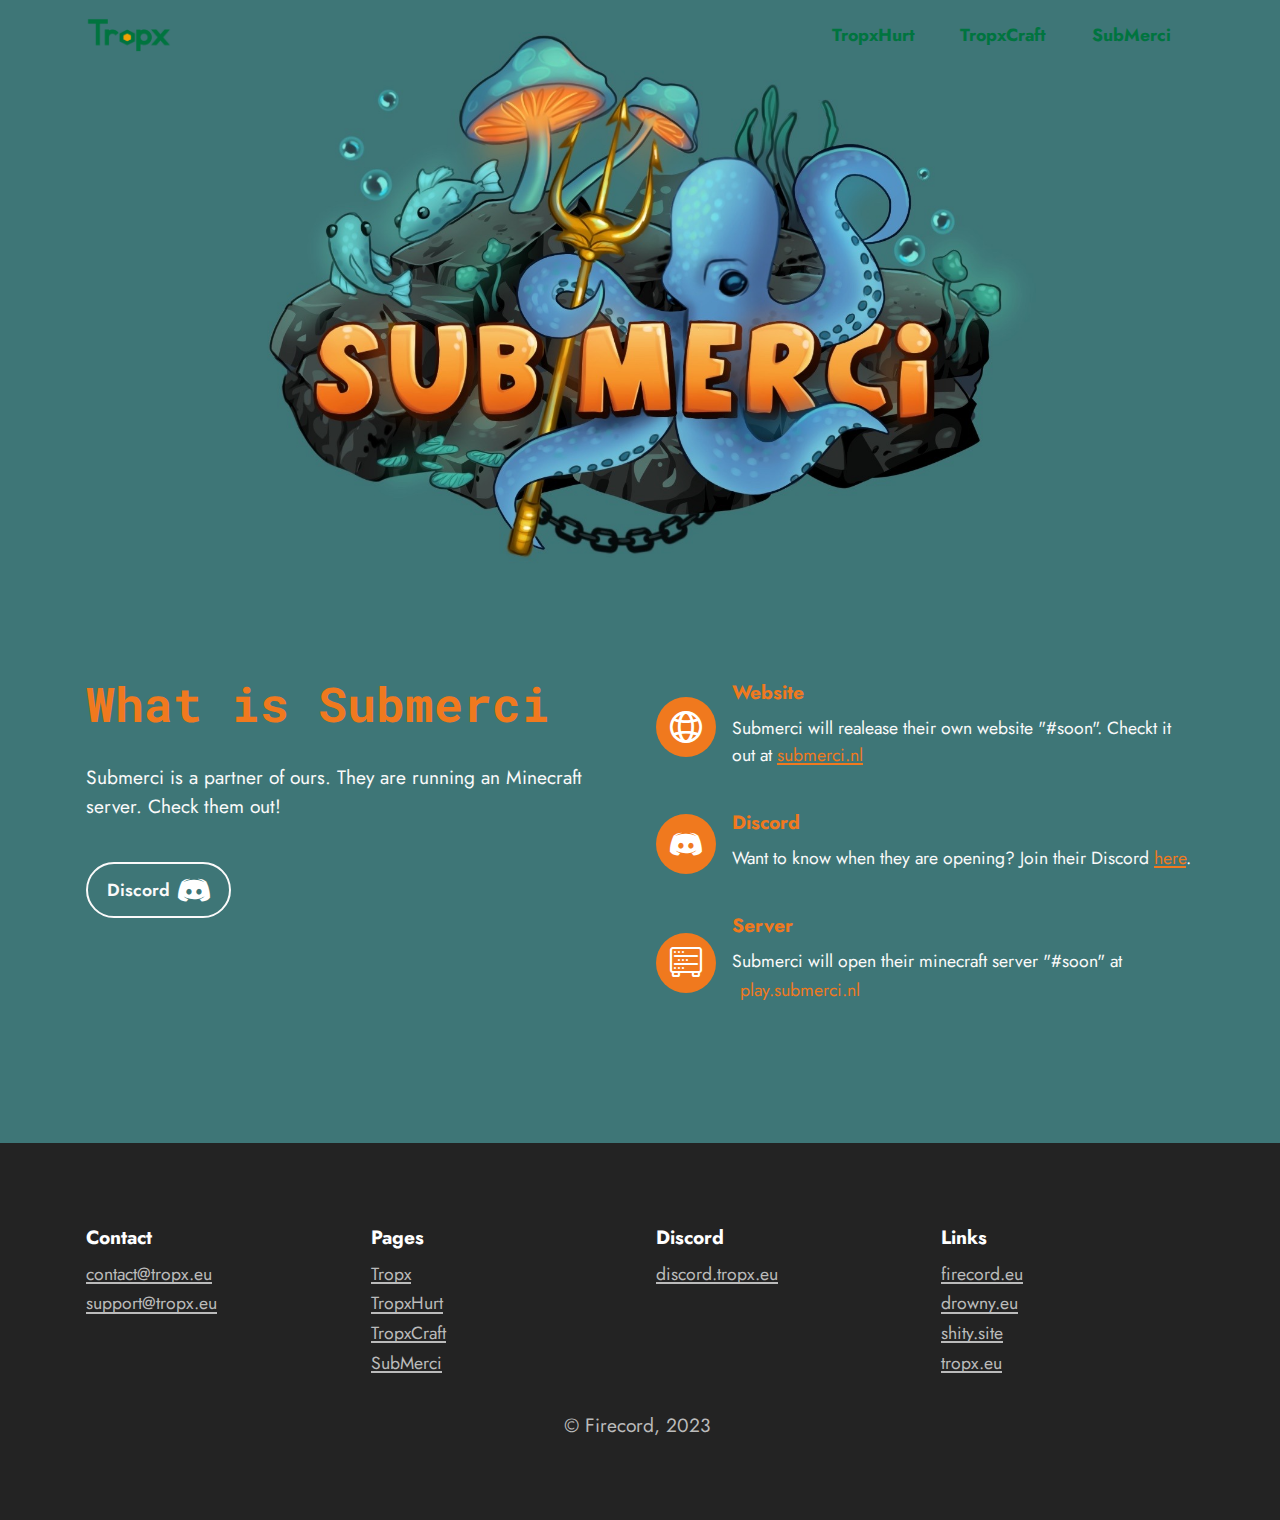
==== commit 1e8f8d7b: "Add files via upload" ====
--- a/SubMerci.html
+++ b/SubMerci.html
@@ -10,7 +10,7 @@
   <meta property="og:image" content="assets/images/SubMerci-meta.png">
   <meta name="twitter:title" content="SubMerci">
   <meta name="viewport" content="width=device-width, initial-scale=1, minimum-scale=1">
-  <link rel="shortcut icon" href="assets/images/tropxsmall-1.png" type="image/x-icon">
+  <link rel="shortcut icon" href="assets/images/tropxsmall.png" type="image/x-icon">
   <meta name="description" content="">
   
   
@@ -34,22 +34,25 @@
   <meta property="og:title" content="SubMerci" />
   <meta property="og:type" content="website" />
   <meta property="og:image" content="https://tropx.eu/assets/images/tropxnb-2.png" />
-  <meta property="og:description" content="Submerci is our partnered Minecraft server. The server will be opening soon." />
-  <meta name="theme-color" content="#00743f">
+  <meta property="og:description" content="SubMerci is an partner of ours. They will open their Minecraft server soon." />
+  <meta name="theme-color" content="#F1A104">
   <meta name="twitter:card" content="summary_large_image">
   <meta charset="utf-8">
-  <meta name="description" content="Submerci is our partnered Minecraft server. The server will be opening soon.">
-  <meta name="google-site-verification" content="">
+  <meta name="description" content="SubMerci is an partner of ours. They will open their Minecraft server soon.">
+  <meta name="google-site-verification" content="2azCYHMwF6Zk9MtfR1T_4vMgWIxJciUszpz-EJUpc8s">
   <meta charset="UTF-8">
   <meta http-equiv="X-UA-Compatible" content="IE=edge">
   
   <meta name="twitter:card" content="summary_large_image"/>
-  <meta name="twitter:image:src" content=https://tropx.eu/assets/images/tropxnb-2.png">
-  <meta property="og:image" content="https://tropx.eu/assets/images/tropxnb-2.png">
+  <meta name="twitter:image:src" content=https://tropx.eu/assets/images/tropxsmall-1.png">
+  <meta property="og:image" content="https://tropx.eu/assets/images/tropxsmall-1.png">
   <meta name="twitter:title" content="SubMerci">
   <meta name="viewport" content="width=device-width, initial-scale=1, minimum-scale=1">
-  <link rel="shortcut icon" href="https://tropx.eu/assets/images/tropxnb-2.png" type="image/x-icon">
-  <meta name="description" content="Submerci is our partnered Minecraft server. The server will be opening soon.>
+  <link rel="shortcut icon" href="https://tropx.eu/assets/images/tropxsmall-1.png" type="image/x-icon">
+  <meta name="description" content="SubMerci is an partner of ours. They will open their Minecraft server soon.>
+
+<script async src="https://pagead2.googlesyndication.com/pagead/js/adsbygoogle.js?client=ca-pub-7298356806457678"
+     crossorigin="anonymous"></script>
 </head>
 <body>
 
@@ -73,7 +76,7 @@
         <div class="container">
             <div class="navbar-brand">
                 <span class="navbar-logo">
-                    <a href="Tropx.html">
+                    <a href="https://tropx.eu">
                         <img src="assets/images/tropxnb-2.png" alt="Tropx" style="height: 3rem;">
                     </a>
                 </span>
@@ -197,7 +200,7 @@
                 <h5 class="mbr-section-subtitle mbr-fonts-style mb-2 display-7">
                     <strong>Pages</strong></h5>
                 <ul class="list mbr-fonts-style display-4">
-                    <li class="mbr-text item-wrap"><a href="Tropx.html" class="text-success text-primary">Tropx</a></li><li class="mbr-text item-wrap"><a href="TropxHurt.html" class="text-success text-primary">TropxHurt</a></li><li class="mbr-text item-wrap"><a href="TropxCraft.html" class="text-success">TropxCraft</a></li><li class="mbr-text item-wrap"><a href="SubMerci.html" class="text-success">SubMerci</a></li>
+                    <li class="mbr-text item-wrap"><a href="https://tropx.eu" class="text-success text-primary">Tropx</a></li><li class="mbr-text item-wrap"><a href="TropxHurt.html" class="text-success text-primary">TropxHurt</a></li><li class="mbr-text item-wrap"><a href="TropxCraft.html" class="text-success">TropxCraft</a></li><li class="mbr-text item-wrap"><a href="SubMerci.html" class="text-success">SubMerci</a></li>
                 </ul>
             </div>
             <div class="col-6 col-md-4 col-lg-3">
@@ -211,11 +214,11 @@
                 <h5 class="mbr-section-subtitle mbr-fonts-style mb-2 display-7">
                     <strong>Links</strong></h5>
                 <ul class="list mbr-fonts-style display-4">
-                    <li class="mbr-text item-wrap"><a href="https://firecord.eu" class="text-success" target="_blank">firecord.eu</a></li><li class="mbr-text item-wrap"><a href="https://drowny.eu" class="text-success" target="_blank">drowny.eu</a></li><li class="mbr-text item-wrap"><a href="https://tropx.eu" class="text-success" target="_blank">tropx.eu</a></li><li class="mbr-text item-wrap"><a href="https://shity.site" class="text-success" target="_blank">shity.site</a></li>
+                    <li class="mbr-text item-wrap"><a href="https://firecord.eu" class="text-success" target="_blank">firecord.eu</a></li><li class="mbr-text item-wrap"><a href="https://drowny.eu" class="text-success" target="_blank">drowny.eu</a></li><li class="mbr-text item-wrap"><a href="https://shity.site" class="text-success" target="_blank">shity.site</a></li><li class="mbr-text item-wrap"><a href="https://tropx.eu" class="text-success" target="_blank">tropx.eu</a></li>
                 </ul>
             </div>
             <div class="col-12 mt-4">
-                <p class="mbr-text mb-0 mbr-fonts-style copyright align-center display-7">© Firecord, 2022&nbsp;<br></p>
+                <p class="mbr-text mb-0 mbr-fonts-style copyright align-center display-7">© Firecord, 2023&nbsp;<br></p>
             </div>
         </div>
     </div>
--- a/assets/mobirise/css/mbr-additional.css
+++ b/assets/mobirise/css/mbr-additional.css
@@ -1130,6 +1130,16 @@
   width: 100%;
   object-fit: cover;
 }
+.cid-tw9Zx7qfiE {
+  padding-top: 0rem;
+  padding-bottom: 4rem;
+  background-color: #ffffff;
+}
+.cid-tw9Zx7qfiE blockquote {
+  border-color: #f6f7fb;
+  border-radius: 4px;
+  background-color: #f6f7fb;
+}
 .cid-tq713xFmWj {
   padding-top: 5rem;
   padding-bottom: 5rem;
@@ -2487,6 +2497,26 @@
 .cid-tq6VYREc8E .mbr-section-title {
   color: #00743f;
 }
+.cid-tw9Y2RICvr {
+  padding-top: 2rem;
+  padding-bottom: 6rem;
+  background-color: #f6f7fb;
+}
+.cid-tw9Y2RICvr .mbr-fallback-image.disabled {
+  display: none;
+}
+.cid-tw9Y2RICvr .mbr-fallback-image {
+  display: block;
+  background-size: cover;
+  background-position: center center;
+  width: 100%;
+  height: 100%;
+  position: absolute;
+  top: 0;
+}
+.cid-tw9Y2RICvr .mbr-section-title {
+  color: #feac00;
+}
 .cid-tq70iN9Z9E {
   padding-top: 4rem;
   padding-bottom: 2rem;
--- a/assets/mobirise/css/mbr-additional.css
+++ b/assets/mobirise/css/mbr-additional.css
@@ -1130,6 +1130,16 @@
   width: 100%;
   object-fit: cover;
 }
+.cid-tw9Zx7qfiE {
+  padding-top: 0rem;
+  padding-bottom: 4rem;
+  background-color: #ffffff;
+}
+.cid-tw9Zx7qfiE blockquote {
+  border-color: #f6f7fb;
+  border-radius: 4px;
+  background-color: #f6f7fb;
+}
 .cid-tq713xFmWj {
   padding-top: 5rem;
   padding-bottom: 5rem;
@@ -2487,6 +2497,26 @@
 .cid-tq6VYREc8E .mbr-section-title {
   color: #00743f;
 }
+.cid-tw9Y2RICvr {
+  padding-top: 2rem;
+  padding-bottom: 6rem;
+  background-color: #f6f7fb;
+}
+.cid-tw9Y2RICvr .mbr-fallback-image.disabled {
+  display: none;
+}
+.cid-tw9Y2RICvr .mbr-fallback-image {
+  display: block;
+  background-size: cover;
+  background-position: center center;
+  width: 100%;
+  height: 100%;
+  position: absolute;
+  top: 0;
+}
+.cid-tw9Y2RICvr .mbr-section-title {
+  color: #feac00;
+}
 .cid-tq70iN9Z9E {
   padding-top: 4rem;
   padding-bottom: 2rem;
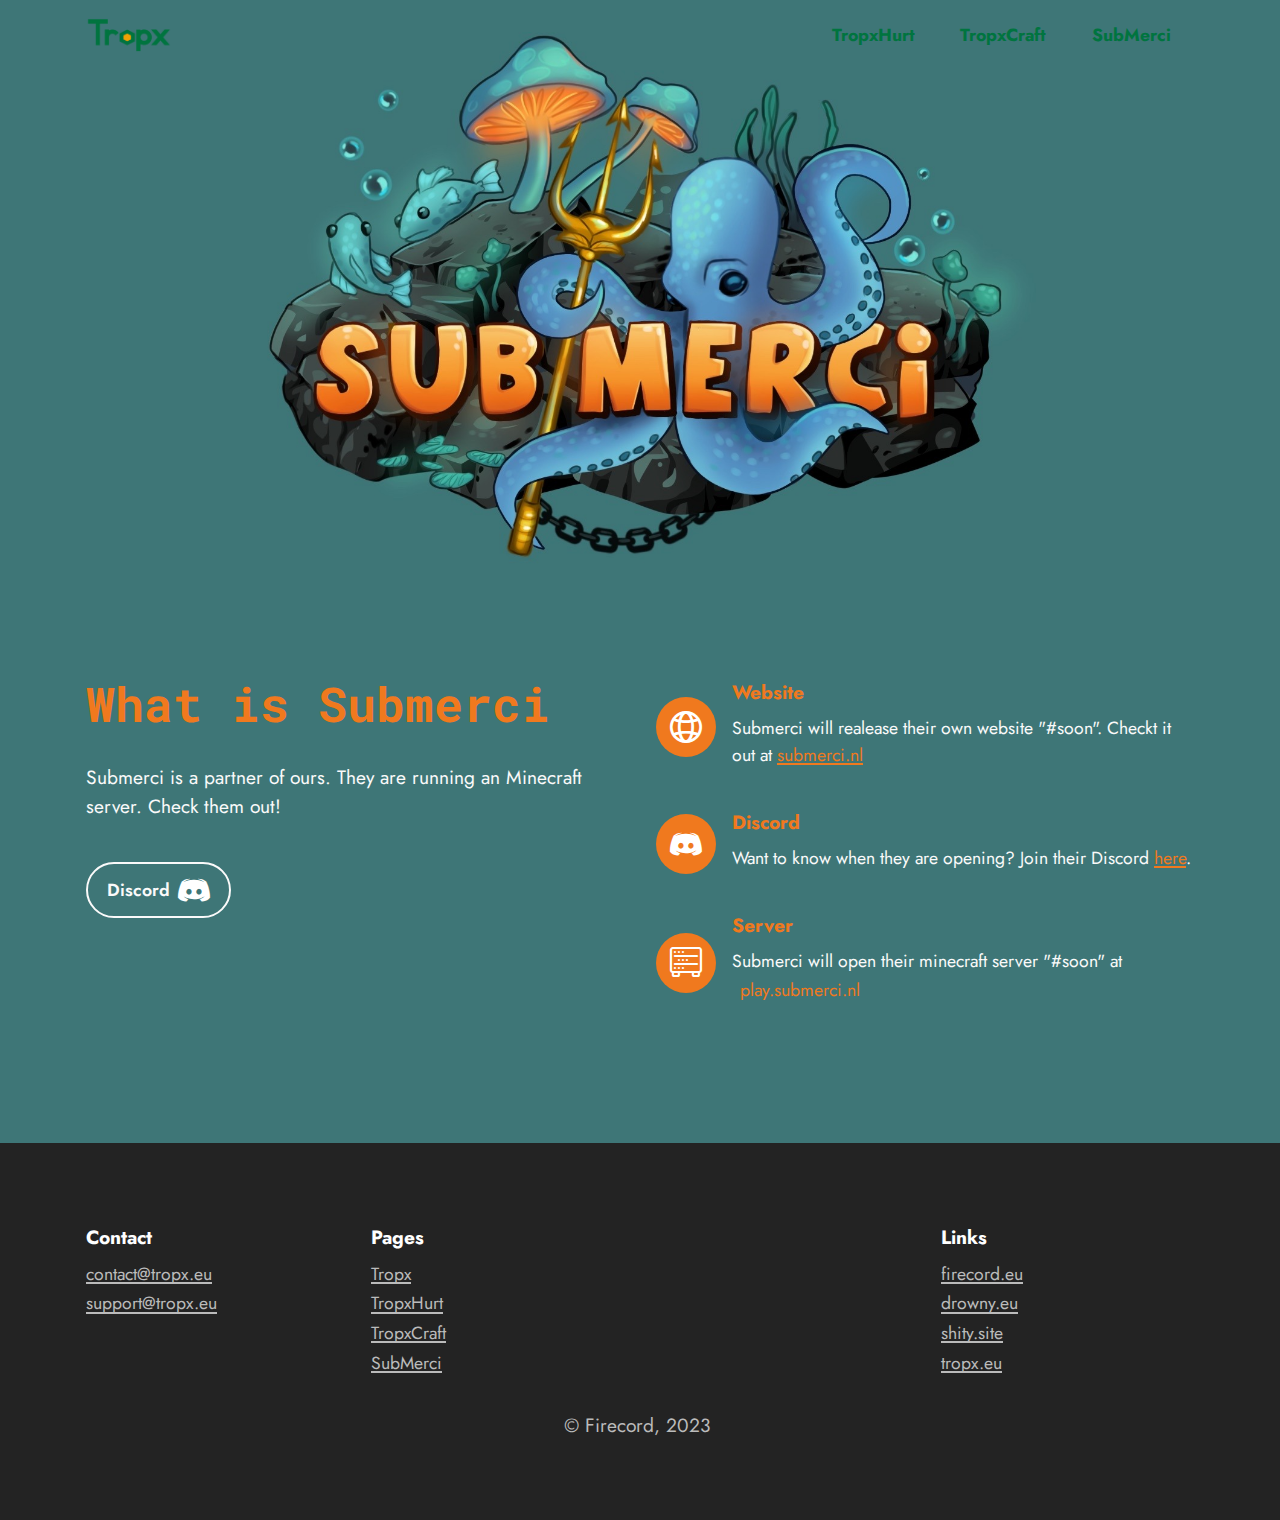
==== commit a473706c: "Add files via upload" ====
--- a/SubMerci.html
+++ b/SubMerci.html
@@ -204,10 +204,9 @@
                 </ul>
             </div>
             <div class="col-6 col-md-4 col-lg-3">
-                <h5 class="mbr-section-subtitle mbr-fonts-style mb-2 display-7">
-                    <strong>Discord</strong></h5>
-                <ul class="list mbr-fonts-style display-4">
-                    <li class="mbr-text item-wrap"><a href="https://discord.tropx.eu" class="text-success" target="_blank">discord.tropx.eu</a></li>
+                <h5 class="mbr-section-subtitle mbr-fonts-style mb-2 display-7"></h5>
+                <ul class="list mbr-fonts-style display-4">
+                    <li class="mbr-text item-wrap"><br></li>
                 </ul>
             </div>
             <div class="col-6 col-md-4 col-lg-3">
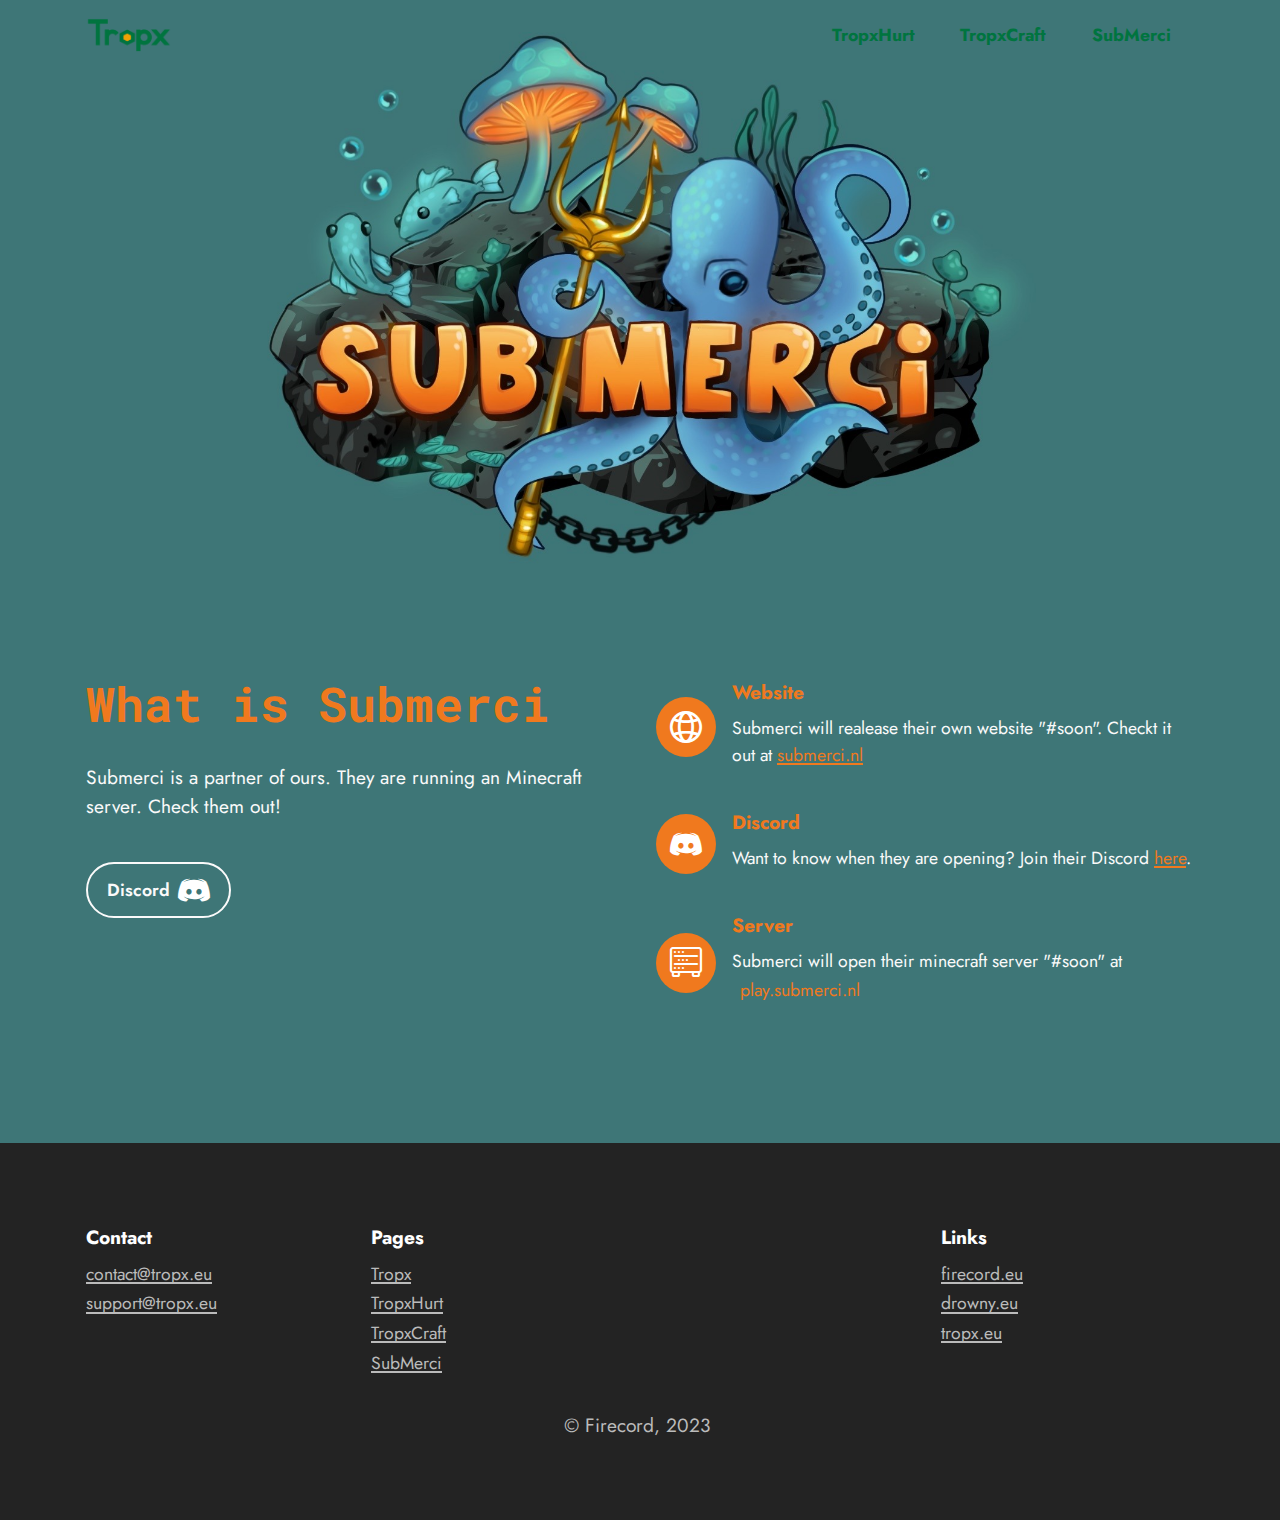
==== commit ce7df65a: "Add files via upload" ====
--- a/SubMerci.html
+++ b/SubMerci.html
@@ -28,7 +28,7 @@
   <link rel="preload" href="https://fonts.googleapis.com/css?family=Jost:100,200,300,400,500,600,700,800,900,100i,200i,300i,400i,500i,600i,700i,800i,900i&display=swap" as="style" onload="this.onload=null;this.rel='stylesheet'">
   <noscript><link rel="stylesheet" href="https://fonts.googleapis.com/css?family=Jost:100,200,300,400,500,600,700,800,900,100i,200i,300i,400i,500i,600i,700i,800i,900i&display=swap"></noscript>
   <link rel="preload" as="style" href="assets/mobirise/css/mbr-additional.css"><link rel="stylesheet" href="assets/mobirise/css/mbr-additional.css" type="text/css">
-  
+
   
   
   <meta property="og:title" content="SubMerci" />
@@ -213,7 +213,7 @@
                 <h5 class="mbr-section-subtitle mbr-fonts-style mb-2 display-7">
                     <strong>Links</strong></h5>
                 <ul class="list mbr-fonts-style display-4">
-                    <li class="mbr-text item-wrap"><a href="https://firecord.eu" class="text-success" target="_blank">firecord.eu</a></li><li class="mbr-text item-wrap"><a href="https://drowny.eu" class="text-success" target="_blank">drowny.eu</a></li><li class="mbr-text item-wrap"><a href="https://shity.site" class="text-success" target="_blank">shity.site</a></li><li class="mbr-text item-wrap"><a href="https://tropx.eu" class="text-success" target="_blank">tropx.eu</a></li>
+                    <li class="mbr-text item-wrap"><a href="https://firecord.eu" class="text-success" target="_blank">firecord.eu</a></li><li class="mbr-text item-wrap"><a href="https://drowny.eu" class="text-success" target="_blank">drowny.eu</a></li><li class="mbr-text item-wrap"><a href="https://tropx.eu" class="text-success" target="_blank" style="font-size: 1.1rem;">tropx.eu</a><br></li>
                 </ul>
             </div>
             <div class="col-12 mt-4">
--- a/assets/mobirise/css/mbr-additional.css
+++ b/assets/mobirise/css/mbr-additional.css
@@ -2517,17 +2517,6 @@
 .cid-tw9Y2RICvr .mbr-section-title {
   color: #feac00;
 }
-.cid-tq70iN9Z9E {
-  padding-top: 4rem;
-  padding-bottom: 2rem;
-  background-color: #00743f;
-}
-.cid-tq70iN9Z9E .mbr-section-subtitle {
-  color: #f1a104;
-}
-.cid-tq70iN9Z9E .mbr-text {
-  color: #ffffff;
-}
 .cid-tq713xFmWj {
   padding-top: 5rem;
   padding-bottom: 5rem;
--- a/assets/mobirise/css/mbr-additional.css
+++ b/assets/mobirise/css/mbr-additional.css
@@ -2517,17 +2517,6 @@
 .cid-tw9Y2RICvr .mbr-section-title {
   color: #feac00;
 }
-.cid-tq70iN9Z9E {
-  padding-top: 4rem;
-  padding-bottom: 2rem;
-  background-color: #00743f;
-}
-.cid-tq70iN9Z9E .mbr-section-subtitle {
-  color: #f1a104;
-}
-.cid-tq70iN9Z9E .mbr-text {
-  color: #ffffff;
-}
 .cid-tq713xFmWj {
   padding-top: 5rem;
   padding-bottom: 5rem;
